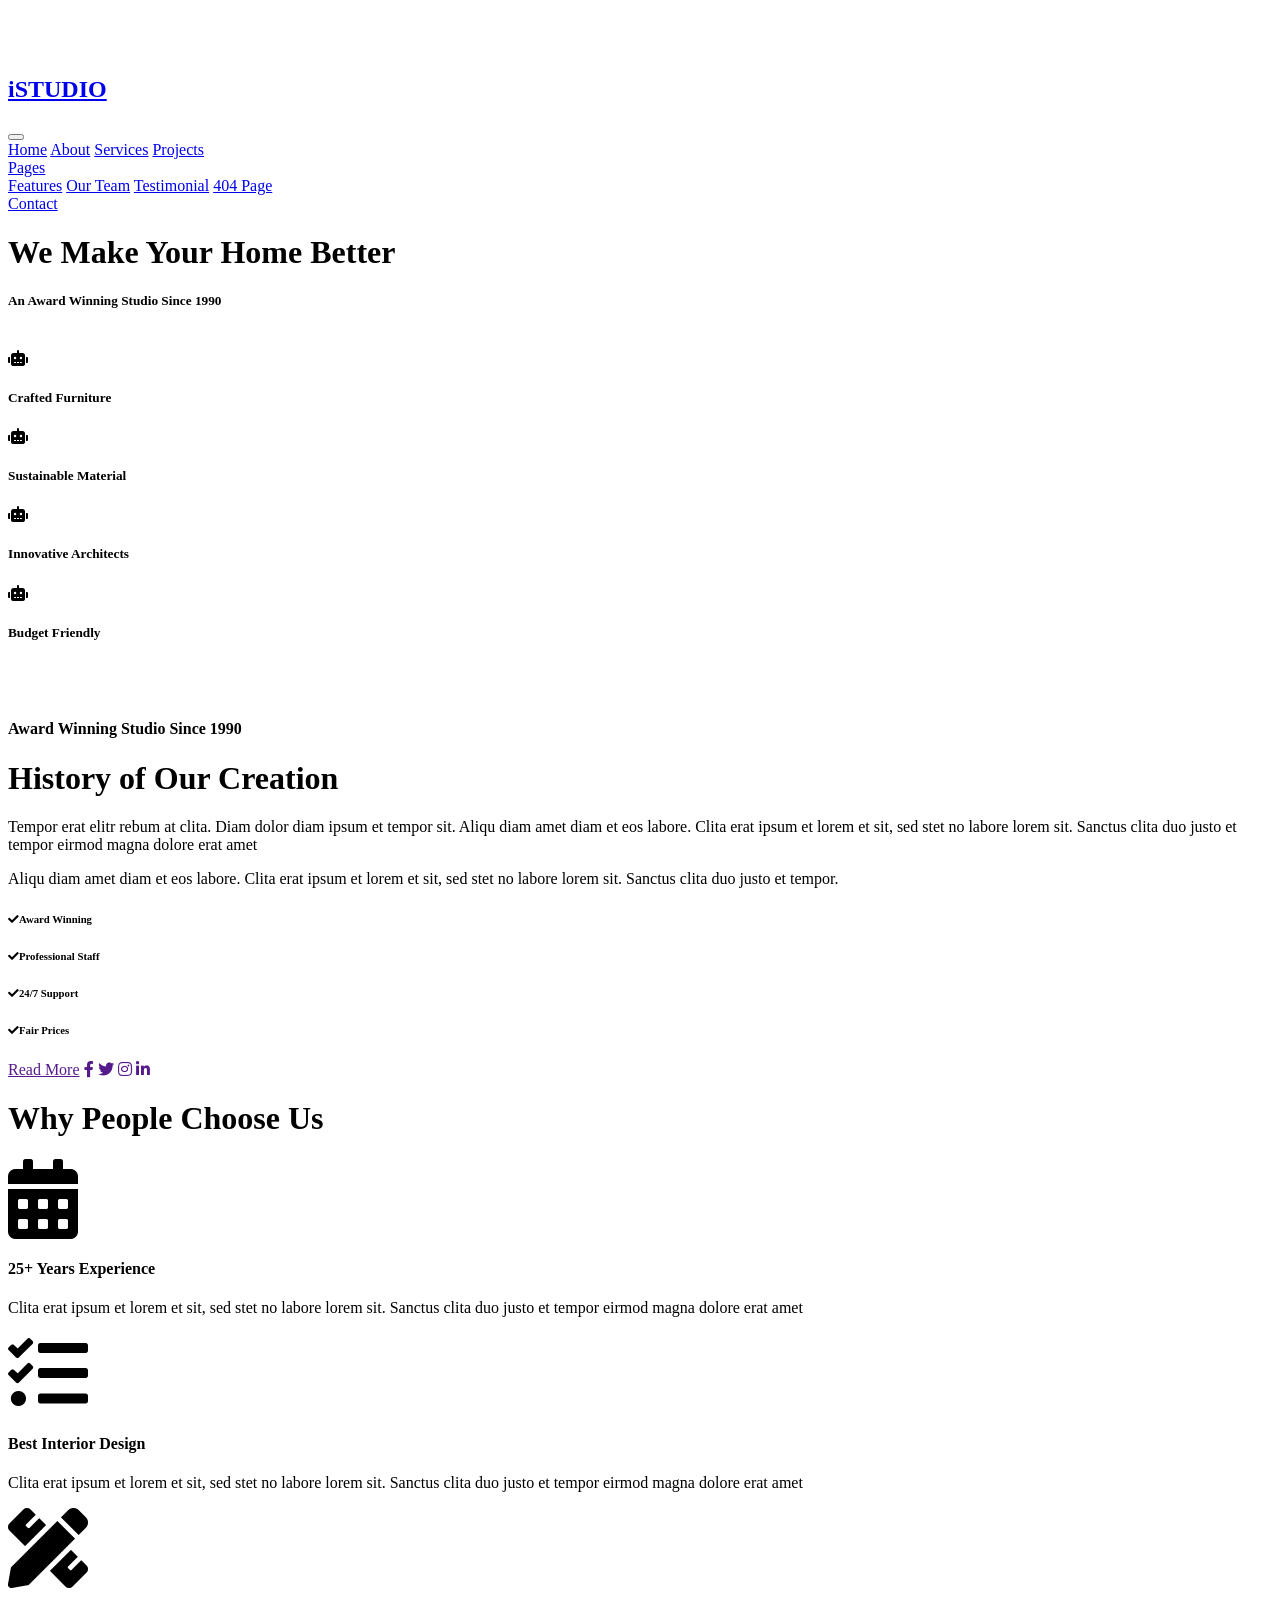
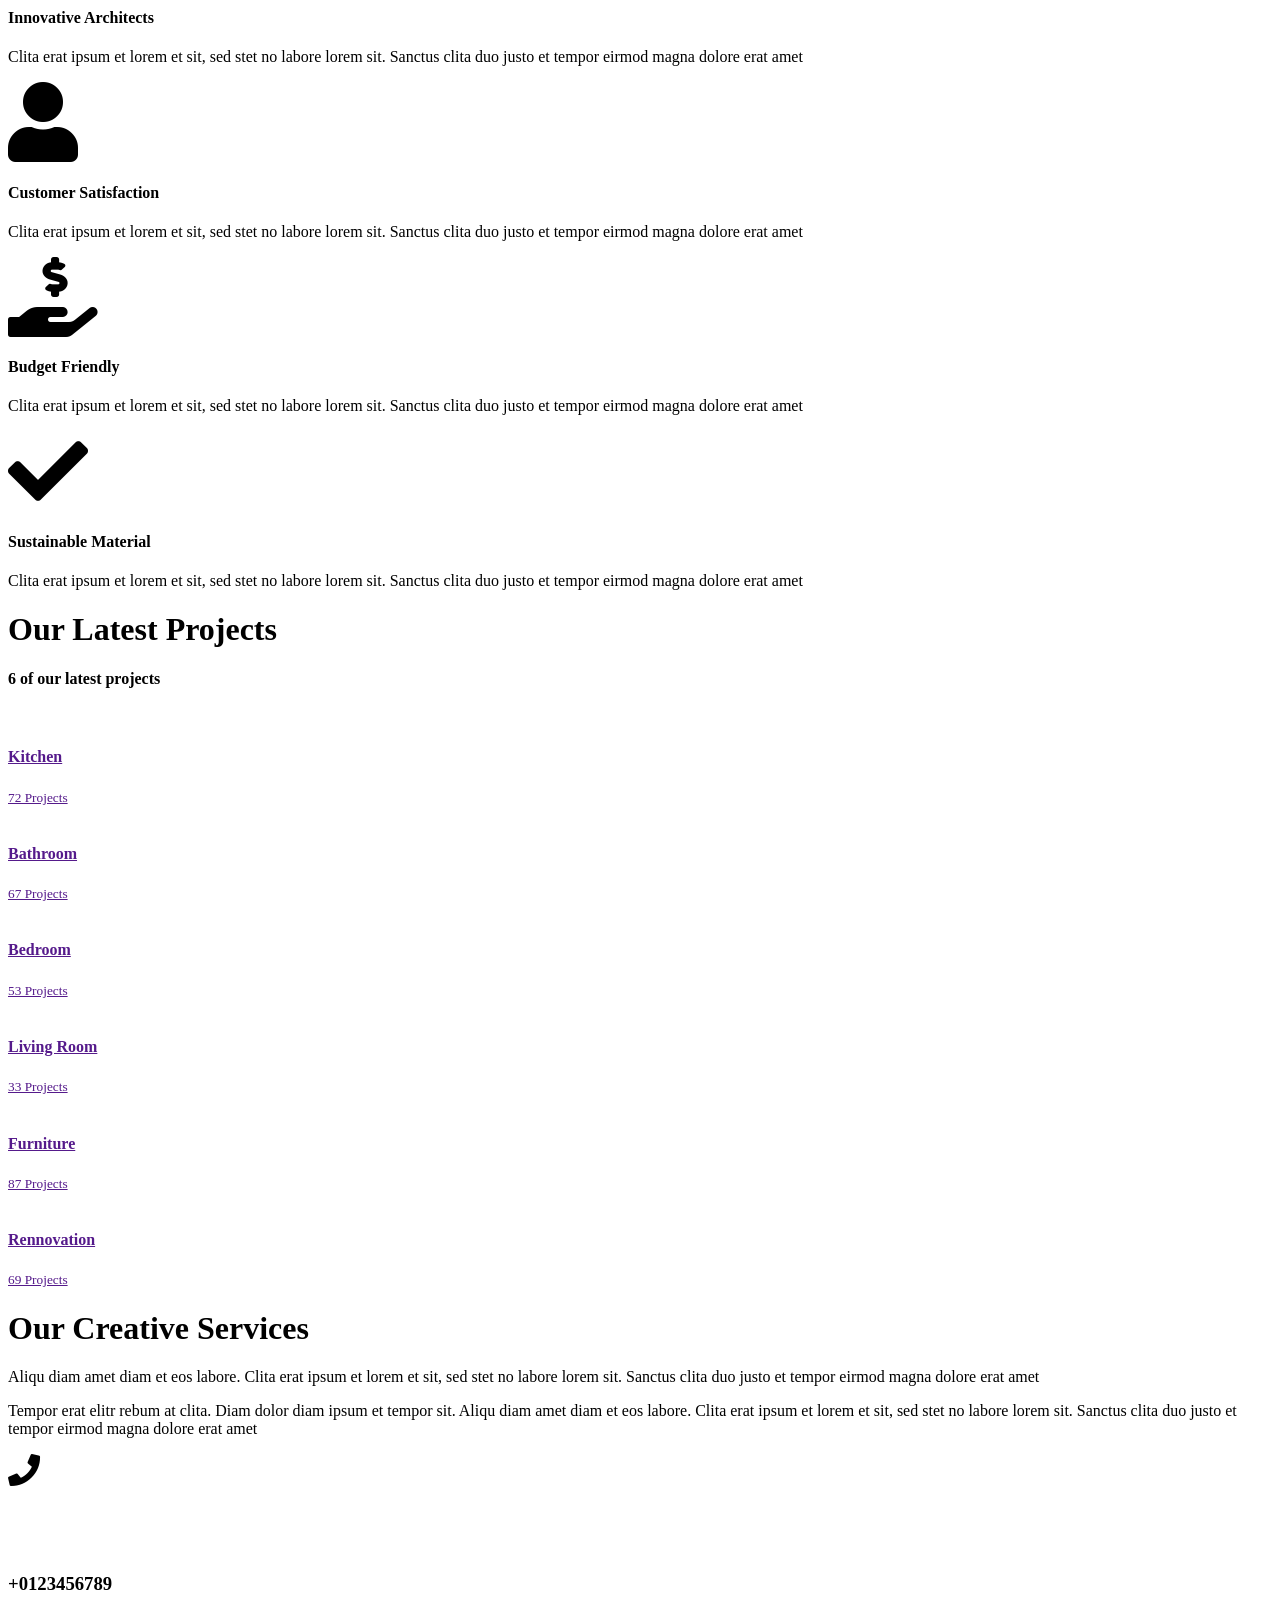
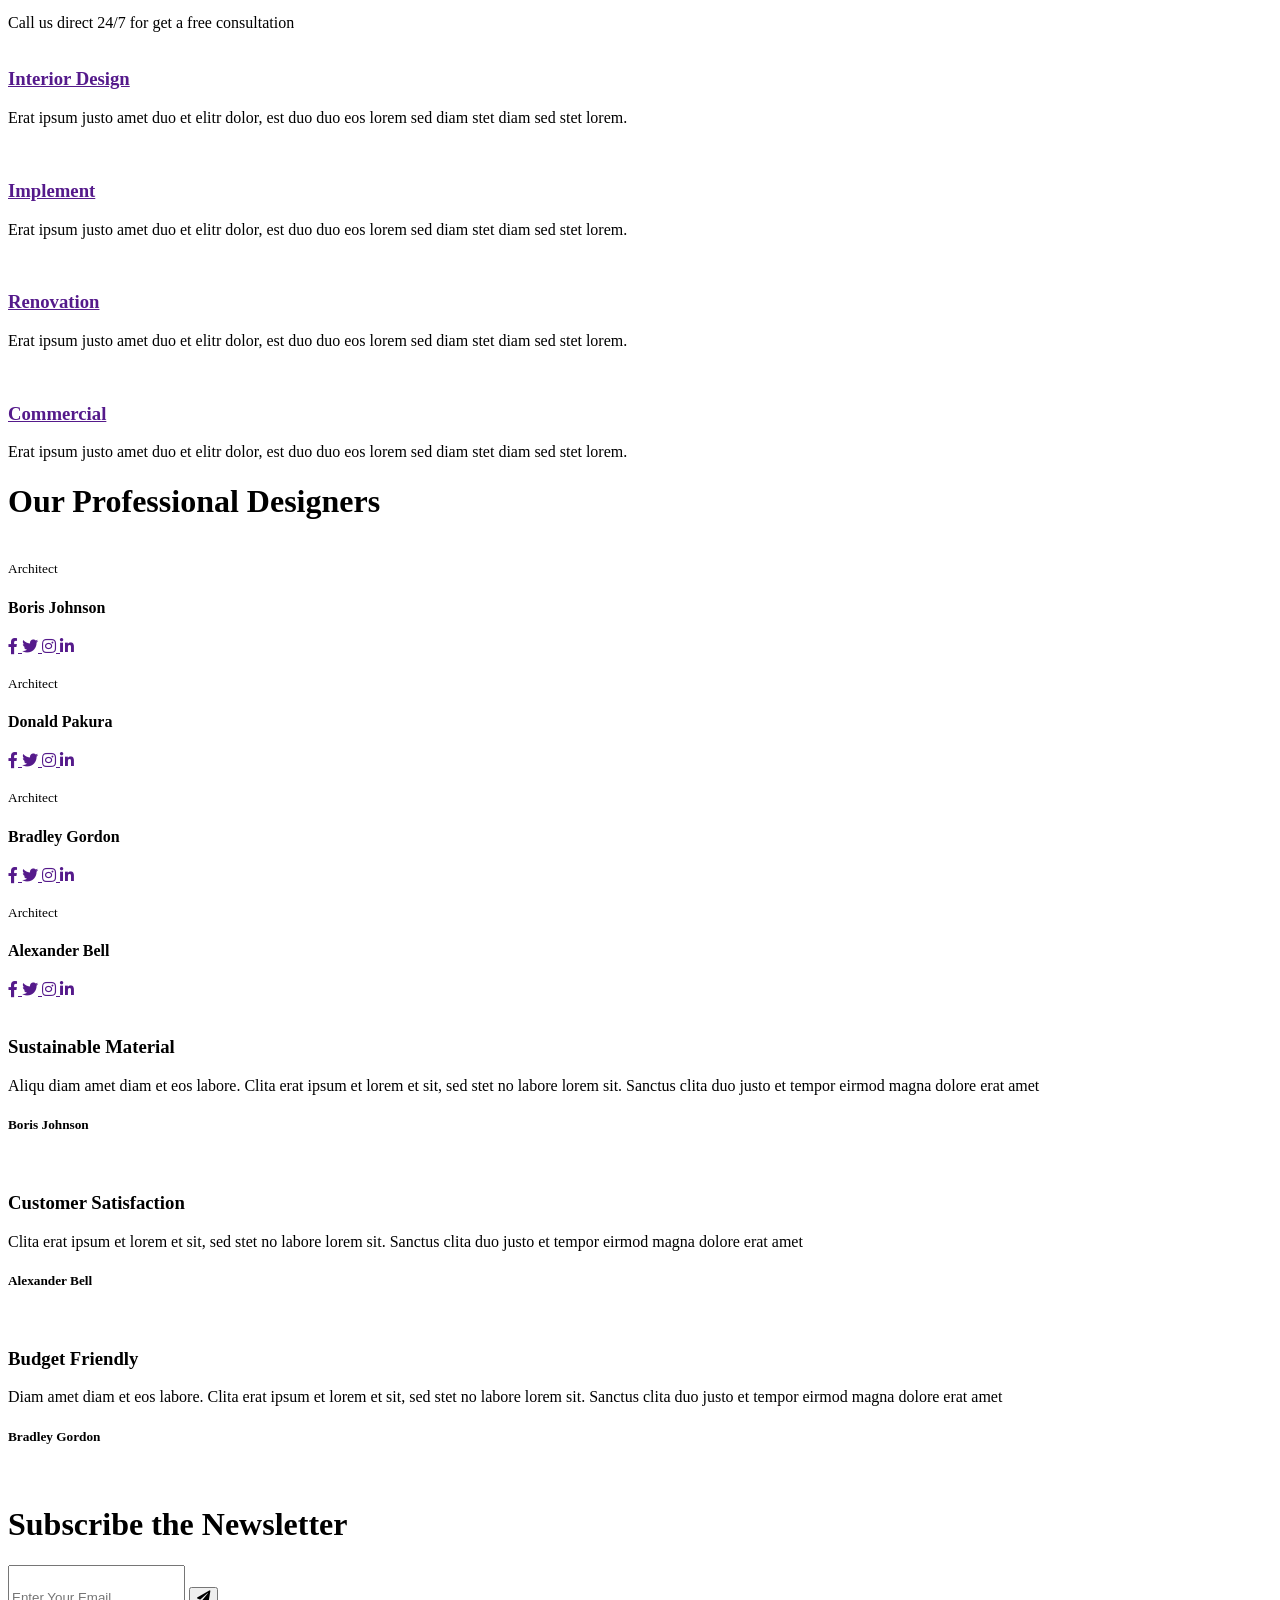
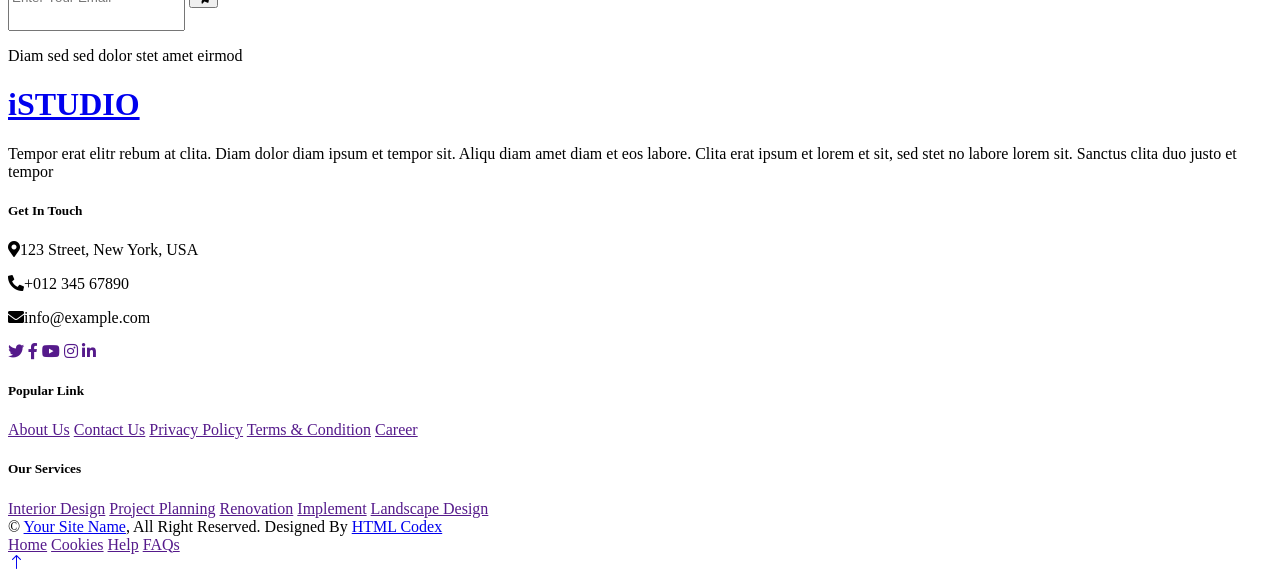
==== index.html @ 641f97c8 "Add files via upload" ====
<!DOCTYPE html>
<html lang="en">

<head>
    <meta charset="utf-8">
    <title>iSTUDIO - Interior Design Website Template Free</title>
    <meta content="width=device-width, initial-scale=1.0" name="viewport">
    <meta content="" name="keywords">
    <meta content="" name="description">

    <!-- Favicon -->
    <link href="img/favicon.ico" rel="icon">

    <!-- Google Web Fonts -->
    <link rel="preconnect" href="https://fonts.googleapis.com">
    <link rel="preconnect" href="https://fonts.gstatic.com" crossorigin>
    <link href="https://fonts.googleapis.com/css2?family=Open+Sans&family=Space+Grotesk&display=swap" rel="stylesheet">

    <!-- Icon Font Stylesheet -->
    <link href="https://cdnjs.cloudflare.com/ajax/libs/font-awesome/5.10.0/css/all.min.css" rel="stylesheet">
    <link href="https://cdn.jsdelivr.net/npm/bootstrap-icons@1.4.1/font/bootstrap-icons.css" rel="stylesheet">

    <!-- Libraries Stylesheet -->
    <link href="lib/animate/animate.min.css" rel="stylesheet">
    <link href="lib/owlcarousel/assets/owl.carousel.min.css" rel="stylesheet">

    <!-- Customized Bootstrap Stylesheet -->
    <link href="css/bootstrap.min.css" rel="stylesheet">

    <!-- Template Stylesheet -->
    <link href="css/style.css" rel="stylesheet">
</head>

<body>
    <!-- Spinner Start -->
    <div id="spinner"
        class="show bg-white position-fixed translate-middle w-100 vh-100 top-50 start-50 d-flex align-items-center justify-content-center">
        <div class="spinner-grow text-primary" style="width: 3rem; height: 3rem;" role="status">
            <span class="sr-only">Loading...</span>
        </div>
    </div>
    <!-- Spinner End -->


    <!-- Navbar Start -->
    <div class="container-fluid sticky-top">
        <div class="container">
            <nav class="navbar navbar-expand-lg navbar-light border-bottom border-2 border-white">
                <a href="index.html" class="navbar-brand">
                    <h1>iSTUDIO</h1>
                </a>
                <button type="button" class="navbar-toggler ms-auto me-0" data-bs-toggle="collapse"
                    data-bs-target="#navbarCollapse">
                    <span class="navbar-toggler-icon"></span>
                </button>
                <div class="collapse navbar-collapse" id="navbarCollapse">
                    <div class="navbar-nav ms-auto">
                        <a href="index.html" class="nav-item nav-link active">Home</a>
                        <a href="about.html" class="nav-item nav-link">About</a>
                        <a href="service.html" class="nav-item nav-link">Services</a>
                        <a href="project.html" class="nav-item nav-link">Projects</a>
                        <div class="nav-item dropdown">
                            <a href="#" class="nav-link dropdown-toggle" data-bs-toggle="dropdown">Pages</a>
                            <div class="dropdown-menu bg-light mt-2">
                                <a href="feature.html" class="dropdown-item">Features</a>
                                <a href="team.html" class="dropdown-item">Our Team</a>
                                <a href="testimonial.html" class="dropdown-item">Testimonial</a>
                                <a href="404.html" class="dropdown-item">404 Page</a>
                            </div>
                        </div>
                        <a href="contact.html" class="nav-item nav-link">Contact</a>
                    </div>
                </div>
            </nav>
        </div>
    </div>
    <!-- Navbar End -->


    <!-- Hero Start -->
    <div class="container-fluid pb-5 hero-header bg-light mb-5">
        <div class="container py-5">
            <div class="row g-5 align-items-center mb-5">
                <div class="col-lg-6">
                    <h1 class="display-1 mb-4 animated slideInRight">We Make Your <span class="text-primary">Home</span>
                        Better</h1>
                    <h5 class="d-inline-block border border-2 border-white py-3 px-5 mb-0 animated slideInRight">
                        An Award Winning Studio Since 1990</h5>
                </div>
                <div class="col-lg-6">
                    <div class="owl-carousel header-carousel animated fadeIn">
                        <img class="img-fluid" src="img/hero-slider-1.jpg" alt="">
                        <img class="img-fluid" src="img/hero-slider-2.jpg" alt="">
                        <img class="img-fluid" src="img/hero-slider-3.jpg" alt="">
                    </div>
                </div>
            </div>
            <div class="row g-5 animated fadeIn">
                <div class="col-md-6 col-lg-3">
                    <div class="d-flex align-items-center">
                        <div class="flex-shrink-0 btn-square border border-2 border-white me-3">
                            <i class="fa fa-robot text-primary"></i>
                        </div>
                        <h5 class="lh-base mb-0">Crafted Furniture</h5>
                    </div>
                </div>
                <div class="col-md-6 col-lg-3">
                    <div class="d-flex align-items-center">
                        <div class="flex-shrink-0 btn-square border border-2 border-white me-3">
                            <i class="fa fa-robot text-primary"></i>
                        </div>
                        <h5 class="lh-base mb-0">Sustainable Material</h5>
                    </div>
                </div>
                <div class="col-md-6 col-lg-3">
                    <div class="d-flex align-items-center">
                        <div class="flex-shrink-0 btn-square border border-2 border-white me-3">
                            <i class="fa fa-robot text-primary"></i>
                        </div>
                        <h5 class="lh-base mb-0">Innovative Architects</h5>
                    </div>
                </div>
                <div class="col-md-6 col-lg-3">
                    <div class="d-flex align-items-center">
                        <div class="flex-shrink-0 btn-square border border-2 border-white me-3">
                            <i class="fa fa-robot text-primary"></i>
                        </div>
                        <h5 class="lh-base mb-0">Budget Friendly</h5>
                    </div>
                </div>
            </div>
        </div>
    </div>
    <!-- Hero End -->


    <!-- About Start -->
    <div class="container-fluid py-5">
        <div class="container">
            <div class="row g-5">
                <div class="col-lg-6">
                    <div class="row">
                        <div class="col-6 wow fadeIn" data-wow-delay="0.1s">
                            <img class="img-fluid" src="img/about-1.jpg" alt="">
                        </div>
                        <div class="col-6 wow fadeIn" data-wow-delay="0.3s">
                            <img class="img-fluid h-75" src="img/about-2.jpg" alt="">
                            <div class="h-25 d-flex align-items-center text-center bg-primary px-4">
                                <h4 class="text-white lh-base mb-0">Award Winning Studio Since 1990</h4>
                            </div>
                        </div>
                    </div>
                </div>
                <div class="col-lg-6 wow fadeIn" data-wow-delay="0.5s">
                    <h1 class="mb-5"><span class="text-uppercase text-primary bg-light px-2">History</span> of Our
                        Creation</h1>
                    <p class="mb-4">Tempor erat elitr rebum at clita. Diam dolor diam ipsum et tempor sit. Aliqu diam
                        amet diam et eos labore. Clita erat ipsum et lorem et sit, sed stet no labore lorem sit. Sanctus
                        clita duo justo et tempor eirmod magna dolore erat amet</p>
                    <p class="mb-5">Aliqu diam amet diam et eos labore. Clita erat ipsum et lorem et sit, sed stet no
                        labore lorem sit. Sanctus clita duo justo et tempor.</p>
                    <div class="row g-3">
                        <div class="col-sm-6">
                            <h6 class="mb-3"><i class="fa fa-check text-primary me-2"></i>Award Winning</h6>
                            <h6 class="mb-0"><i class="fa fa-check text-primary me-2"></i>Professional Staff</h6>
                        </div>
                        <div class="col-sm-6">
                            <h6 class="mb-3"><i class="fa fa-check text-primary me-2"></i>24/7 Support</h6>
                            <h6 class="mb-0"><i class="fa fa-check text-primary me-2"></i>Fair Prices</h6>
                        </div>
                    </div>
                    <div class="d-flex align-items-center mt-5">
                        <a class="btn btn-primary px-4 me-2" href="">Read More</a>
                        <a class="btn btn-outline-primary btn-square border-2 me-2" href=""><i class="fab fa-facebook-f"></i></a>
                        <a class="btn btn-outline-primary btn-square border-2 me-2" href=""><i class="fab fa-twitter"></i></a>
                        <a class="btn btn-outline-primary btn-square border-2 me-2" href=""><i class="fab fa-instagram"></i></a>
                        <a class="btn btn-outline-primary btn-square border-2" href=""><i class="fab fa-linkedin-in"></i></a>
                    </div>
                </div>
            </div>
        </div>
    </div>
    <!-- About End -->


    <!-- Feature Start -->
    <div class="container-fluid py-5">
        <div class="container">
            <div class="text-center wow fadeIn" data-wow-delay="0.1s">
                <h1 class="mb-5">Why People <span class="text-uppercase text-primary bg-light px-2">Choose Us</span></h1>
            </div>
            <div class="row g-5 align-items-center text-center">
                <div class="col-md-6 col-lg-4 wow fadeIn" data-wow-delay="0.1s">
                    <i class="fa fa-calendar-alt fa-5x text-primary mb-4"></i>
                    <h4>25+ Years Experience</h4>
                    <p class="mb-0">Clita erat ipsum et lorem et sit, sed stet no labore lorem sit. Sanctus clita duo justo et tempor eirmod magna dolore erat amet</p>
                </div>
                <div class="col-md-6 col-lg-4 wow fadeIn" data-wow-delay="0.3s">
                    <i class="fa fa-tasks fa-5x text-primary mb-4"></i>
                    <h4>Best Interior Design</h4>
                    <p class="mb-0">Clita erat ipsum et lorem et sit, sed stet no labore lorem sit. Sanctus clita duo justo et tempor eirmod magna dolore erat amet</p>
                </div>
                <div class="col-md-6 col-lg-4 wow fadeIn" data-wow-delay="0.5s">
                    <i class="fa fa-pencil-ruler fa-5x text-primary mb-4"></i>
                    <h4>Innovative Architects</h4>
                    <p class="mb-0">Clita erat ipsum et lorem et sit, sed stet no labore lorem sit. Sanctus clita duo justo et tempor eirmod magna dolore erat amet</p>
                </div>
                <div class="col-md-6 col-lg-4 wow fadeIn" data-wow-delay="0.1s">
                    <i class="fa fa-user fa-5x text-primary mb-4"></i>
                    <h4>Customer Satisfaction</h4>
                    <p class="mb-0">Clita erat ipsum et lorem et sit, sed stet no labore lorem sit. Sanctus clita duo justo et tempor eirmod magna dolore erat amet</p>
                </div>
                <div class="col-md-6 col-lg-4 wow fadeIn" data-wow-delay="0.3s">
                    <i class="fa fa-hand-holding-usd fa-5x text-primary mb-4"></i>
                    <h4>Budget Friendly</h4>
                    <p class="mb-0">Clita erat ipsum et lorem et sit, sed stet no labore lorem sit. Sanctus clita duo justo et tempor eirmod magna dolore erat amet</p>
                </div>
                <div class="col-md-6 col-lg-4 wow fadeIn" data-wow-delay="0.5s">
                    <i class="fa fa-check fa-5x text-primary mb-4"></i>
                    <h4>Sustainable Material</h4>
                    <p class="mb-0">Clita erat ipsum et lorem et sit, sed stet no labore lorem sit. Sanctus clita duo justo et tempor eirmod magna dolore erat amet</p>
                </div>
            </div>
        </div>
    </div>
    <!-- Feature End -->


    <!-- Project Start -->
    <div class="container-fluid mt-5">
        <div class="container mt-5">
            <div class="row g-0">
                <div class="col-lg-5 wow fadeIn" data-wow-delay="0.1s">
                    <div class="d-flex flex-column justify-content-center bg-primary h-100 p-5">
                        <h1 class="text-white mb-5">Our Latest <span
                                class="text-uppercase text-primary bg-light px-2">Projects</span></h1>
                        <h4 class="text-white mb-0"><span class="display-1">6</span> of our latest projects</h4>
                    </div>
                </div>
                <div class="col-lg-7">
                    <div class="row g-0">
                        <div class="col-md-6 col-lg-4 wow fadeIn" data-wow-delay="0.2s">
                            <div class="project-item position-relative overflow-hidden">
                                <img class="img-fluid w-100" src="img/project-1.jpg" alt="">
                                <a class="project-overlay text-decoration-none" href="">
                                    <h4 class="text-white">Kitchen</h4>
                                    <small class="text-white">72 Projects</small>
                                </a>
                            </div>
                        </div>
                        <div class="col-md-6 col-lg-4 wow fadeIn" data-wow-delay="0.3s">
                            <div class="project-item position-relative overflow-hidden">
                                <img class="img-fluid w-100" src="img/project-2.jpg" alt="">
                                <a class="project-overlay text-decoration-none" href="">
                                    <h4 class="text-white">Bathroom</h4>
                                    <small class="text-white">67 Projects</small>
                                </a>
                            </div>
                        </div>
                        <div class="col-md-6 col-lg-4 wow fadeIn" data-wow-delay="0.4s">
                            <div class="project-item position-relative overflow-hidden">
                                <img class="img-fluid w-100" src="img/project-3.jpg" alt="">
                                <a class="project-overlay text-decoration-none" href="">
                                    <h4 class="text-white">Bedroom</h4>
                                    <small class="text-white">53 Projects</small>
                                </a>
                            </div>
                        </div>
                        <div class="col-md-6 col-lg-4 wow fadeIn" data-wow-delay="0.5s">
                            <div class="project-item position-relative overflow-hidden">
                                <img class="img-fluid w-100" src="img/project-4.jpg" alt="">
                                <a class="project-overlay text-decoration-none" href="">
                                    <h4 class="text-white">Living Room</h4>
                                    <small class="text-white">33 Projects</small>
                                </a>
                            </div>
                        </div>
                        <div class="col-md-6 col-lg-4 wow fadeIn" data-wow-delay="0.6s">
                            <div class="project-item position-relative overflow-hidden">
                                <img class="img-fluid w-100" src="img/project-5.jpg" alt="">
                                <a class="project-overlay text-decoration-none" href="">
                                    <h4 class="text-white">Furniture</h4>
                                    <small class="text-white">87 Projects</small>
                                </a>
                            </div>
                        </div>
                        <div class="col-md-6 col-lg-4 wow fadeIn" data-wow-delay="0.7s">
                            <div class="project-item position-relative overflow-hidden">
                                <img class="img-fluid w-100" src="img/project-6.jpg" alt="">
                                <a class="project-overlay text-decoration-none" href="">
                                    <h4 class="text-white">Rennovation</h4>
                                    <small class="text-white">69 Projects</small>
                                </a>
                            </div>
                        </div>
                    </div>
                </div>
            </div>
        </div>
    </div>
    <!-- Project End -->


    <!-- Service Start -->
    <div class="container-fluid py-5">
        <div class="container py-5">
            <div class="row g-5 align-items-center">
                <div class="col-lg-5 wow fadeIn" data-wow-delay="0.1s">
                    <h1 class="mb-5">Our Creative <span
                            class="text-uppercase text-primary bg-light px-2">Services</span></h1>
                    <p>Aliqu diam
                        amet diam et eos labore. Clita erat ipsum et lorem et sit, sed stet no labore lorem sit. Sanctus
                        clita duo justo et tempor eirmod magna dolore erat amet</p>
                    <p class="mb-5">Tempor erat elitr rebum at clita. Diam dolor diam ipsum et tempor sit. Aliqu diam
                        amet diam et eos labore. Clita erat ipsum et lorem et sit, sed stet no labore lorem sit. Sanctus
                        clita duo justo et tempor eirmod magna dolore erat amet</p>
                    <div class="d-flex align-items-center bg-light">
                        <div class="btn-square flex-shrink-0 bg-primary" style="width: 100px; height: 100px;">
                            <i class="fa fa-phone fa-2x text-white"></i>
                        </div>
                        <div class="px-3">
                            <h3>+0123456789</h3>
                            <span>Call us direct 24/7 for get a free consultation</span>
                        </div>
                    </div>
                </div>
                <div class="col-lg-7">
                    <div class="row g-0">
                        <div class="col-md-6 wow fadeIn" data-wow-delay="0.2s">
                            <div class="service-item h-100 d-flex flex-column justify-content-center bg-primary">
                                <a href="" class="service-img position-relative mb-4">
                                    <img class="img-fluid w-100" src="img/service-1.jpg" alt="">
                                    <h3>Interior Design</h3>
                                </a>
                                <p class="mb-0">Erat ipsum justo amet duo et elitr dolor, est duo duo eos lorem sed diam
                                    stet diam sed stet lorem.</p>
                            </div>
                        </div>
                        <div class="col-md-6 wow fadeIn" data-wow-delay="0.4s">
                            <div class="service-item h-100 d-flex flex-column justify-content-center bg-light">
                                <a href="" class="service-img position-relative mb-4">
                                    <img class="img-fluid w-100" src="img/service-2.jpg" alt="">
                                    <h3>Implement</h3>
                                </a>
                                <p class="mb-0">Erat ipsum justo amet duo et elitr dolor, est duo duo eos lorem sed diam
                                    stet diam sed stet lorem.</p>
                            </div>
                        </div>
                        <div class="col-md-6 wow fadeIn" data-wow-delay="0.6s">
                            <div class="service-item h-100 d-flex flex-column justify-content-center bg-light">
                                <a href="" class="service-img position-relative mb-4">
                                    <img class="img-fluid w-100" src="img/service-3.jpg" alt="">
                                    <h3>Renovation</h3>
                                </a>
                                <p class="mb-0">Erat ipsum justo amet duo et elitr dolor, est duo duo eos lorem sed diam
                                    stet diam sed stet lorem.</p>
                            </div>
                        </div>
                        <div class="col-md-6 wow fadeIn" data-wow-delay="0.8s">
                            <div class="service-item h-100 d-flex flex-column justify-content-center bg-primary">
                                <a href="" class="service-img position-relative mb-4">
                                    <img class="img-fluid w-100" src="img/service-4.jpg" alt="">
                                    <h3>Commercial</h3>
                                </a>
                                <p class="mb-0">Erat ipsum justo amet duo et elitr dolor, est duo duo eos lorem sed diam
                                    stet diam sed stet lorem.</p>
                            </div>
                        </div>
                    </div>
                </div>
            </div>
        </div>
    </div>
    <!-- Service End -->


    <!-- Team Start -->
    <div class="container-fluid bg-light py-5">
        <div class="container py-5">
            <h1 class="mb-5">Our Professional <span class="text-uppercase text-primary bg-light px-2">Designers</span>
            </h1>
            <div class="row g-4">
                <div class="col-md-6 col-lg-3 wow fadeIn" data-wow-delay="0.1s">
                    <div class="team-item position-relative overflow-hidden">
                        <img class="img-fluid w-100" src="img/team-1.jpg" alt="">
                        <div class="team-overlay">
                            <small class="mb-2">Architect</small>
                            <h4 class="lh-base text-light">Boris Johnson</h4>
                            <div class="d-flex justify-content-center">
                                <a class="btn btn-outline-primary btn-sm-square border-2 me-2" href="">
                                    <i class="fab fa-facebook-f"></i>
                                </a>
                                <a class="btn btn-outline-primary btn-sm-square border-2 me-2" href="">
                                    <i class="fab fa-twitter"></i>
                                </a>
                                <a class="btn btn-outline-primary btn-sm-square border-2 me-2" href="">
                                    <i class="fab fa-instagram"></i>
                                </a>
                                <a class="btn btn-outline-primary btn-sm-square border-2 me-2" href="">
                                    <i class="fab fa-linkedin-in"></i>
                                </a>
                            </div>
                        </div>
                    </div>
                </div>
                <div class="col-md-6 col-lg-3 wow fadeIn" data-wow-delay="0.3s">
                    <div class="team-item position-relative overflow-hidden">
                        <img class="img-fluid w-100" src="img/team-2.jpg" alt="">
                        <div class="team-overlay">
                            <small class="mb-2">Architect</small>
                            <h4 class="lh-base text-light">Donald Pakura</h4>
                            <div class="d-flex justify-content-center">
                                <a class="btn btn-outline-primary btn-sm-square border-2 me-2" href="">
                                    <i class="fab fa-facebook-f"></i>
                                </a>
                                <a class="btn btn-outline-primary btn-sm-square border-2 me-2" href="">
                                    <i class="fab fa-twitter"></i>
                                </a>
                                <a class="btn btn-outline-primary btn-sm-square border-2 me-2" href="">
                                    <i class="fab fa-instagram"></i>
                                </a>
                                <a class="btn btn-outline-primary btn-sm-square border-2 me-2" href="">
                                    <i class="fab fa-linkedin-in"></i>
                                </a>
                            </div>
                        </div>
                    </div>
                </div>
                <div class="col-md-6 col-lg-3 wow fadeIn" data-wow-delay="0.5s">
                    <div class="team-item position-relative overflow-hidden">
                        <img class="img-fluid w-100" src="img/team-3.jpg" alt="">
                        <div class="team-overlay">
                            <small class="mb-2">Architect</small>
                            <h4 class="lh-base text-light">Bradley Gordon</h4>
                            <div class="d-flex justify-content-center">
                                <a class="btn btn-outline-primary btn-sm-square border-2 me-2" href="">
                                    <i class="fab fa-facebook-f"></i>
                                </a>
                                <a class="btn btn-outline-primary btn-sm-square border-2 me-2" href="">
                                    <i class="fab fa-twitter"></i>
                                </a>
                                <a class="btn btn-outline-primary btn-sm-square border-2 me-2" href="">
                                    <i class="fab fa-instagram"></i>
                                </a>
                                <a class="btn btn-outline-primary btn-sm-square border-2 me-2" href="">
                                    <i class="fab fa-linkedin-in"></i>
                                </a>
                            </div>
                        </div>
                    </div>
                </div>
                <div class="col-md-6 col-lg-3 wow fadeIn" data-wow-delay="0.7s">
                    <div class="team-item position-relative overflow-hidden">
                        <img class="img-fluid w-100" src="img/team-4.jpg" alt="">
                        <div class="team-overlay">
                            <small class="mb-2">Architect</small>
                            <h4 class="lh-base text-light">Alexander Bell</h4>
                            <div class="d-flex justify-content-center">
                                <a class="btn btn-outline-primary btn-sm-square border-2 me-2" href="">
                                    <i class="fab fa-facebook-f"></i>
                                </a>
                                <a class="btn btn-outline-primary btn-sm-square border-2 me-2" href="">
                                    <i class="fab fa-twitter"></i>
                                </a>
                                <a class="btn btn-outline-primary btn-sm-square border-2 me-2" href="">
                                    <i class="fab fa-instagram"></i>
                                </a>
                                <a class="btn btn-outline-primary btn-sm-square border-2 me-2" href="">
                                    <i class="fab fa-linkedin-in"></i>
                                </a>
                            </div>
                        </div>
                    </div>
                </div>
            </div>
        </div>
    </div>
    <!-- Team End -->


    <!-- Testimonial Start -->
    <div class="container-xxl py-5">
        <div class="container py-5">
            <div class="row justify-content-center">
                <div class="col-md-12 col-lg-9">
                    <div class="owl-carousel testimonial-carousel wow fadeIn" data-wow-delay="0.2s">
                        <div class="testimonial-item">
                            <div class="row g-5 align-items-center">
                                <div class="col-md-6">
                                    <div class="testimonial-img">
                                        <img class="img-fluid" src="img/testimonial-1.jpg" alt="">
                                    </div>
                                </div>
                                <div class="col-md-6">
                                    <div class="testimonial-text pb-5 pb-md-0">
                                        <h3>Sustainable Material</h3>
                                        <p>Aliqu diam amet diam et eos labore. Clita erat ipsum et lorem et sit, sed
                                            stet no labore lorem sit. Sanctus clita duo justo et tempor eirmod magna
                                            dolore erat
                                            amet</p>
                                        <h5 class="mb-0">Boris Johnson</h5>
                                    </div>
                                </div>
                            </div>
                        </div>
                        <div class="testimonial-item">
                            <div class="row g-5 align-items-center">
                                <div class="col-md-6">
                                    <div class="testimonial-img">
                                        <img class="img-fluid" src="img/testimonial-2.jpg" alt="">
                                    </div>
                                </div>
                                <div class="col-md-6">
                                    <div class="testimonial-text pb-5 pb-md-0">
                                        <h3>Customer Satisfaction</h3>
                                        <p>Clita erat ipsum et lorem et sit, sed
                                            stet no labore lorem sit. Sanctus clita duo justo et tempor eirmod magna
                                            dolore erat
                                            amet</p>
                                        <h5 class="mb-0">Alexander Bell</h5>
                                    </div>
                                </div>
                            </div>
                        </div>
                        <div class="testimonial-item">
                            <div class="row g-5 align-items-center">
                                <div class="col-md-6">
                                    <div class="testimonial-img">
                                        <img class="img-fluid" src="img/testimonial-3.jpg" alt="">
                                    </div>
                                </div>
                                <div class="col-md-6">
                                    <div class="testimonial-text pb-5 pb-md-0">
                                        <h3>Budget Friendly</h3>
                                        <p>Diam amet diam et eos labore. Clita erat ipsum et lorem et sit, sed
                                            stet no labore lorem sit. Sanctus clita duo justo et tempor eirmod magna
                                            dolore erat
                                            amet</p>
                                        <h5 class="mb-0">Bradley Gordon</h5>
                                    </div>
                                </div>
                            </div>
                        </div>
                    </div>
                </div>
            </div>
        </div>
    </div>
    <!-- Testimonial End -->


    <!-- Newsletter Start -->
    <div class="container-fluid bg-primary newsletter p-0">
        <div class="container p-0">
            <div class="row g-0 align-items-center">
                <div class="col-md-5 ps-lg-0 text-start wow fadeIn" data-wow-delay="0.2s">
                    <img class="img-fluid w-100" src="img/newsletter.jpg" alt="">
                </div>
                <div class="col-md-7 py-5 newsletter-text wow fadeIn" data-wow-delay="0.5s">
                    <div class="p-5">
                        <h1 class="mb-5">Subscribe the <span class="text-uppercase text-primary bg-white px-2">Newsletter</span></h1>
                        <div class="position-relative w-100 mb-2">
                            <input class="form-control border-0 w-100 ps-4 pe-5" type="text"
                                placeholder="Enter Your Email" style="height: 60px;">
                            <button type="button" class="btn shadow-none position-absolute top-0 end-0 mt-2 me-2"><i
                                    class="fa fa-paper-plane text-primary fs-4"></i></button>
                        </div>
                        <p class="mb-0">Diam sed sed dolor stet amet eirmod</p>
                    </div>
                </div>
            </div>
        </div>
    </div>
    <!-- Newsletter End -->


    <!-- Footer Start -->
    <div class="container-fluid bg-dark text-white-50 footer pt-5">
        <div class="container py-5">
            <div class="row g-5">
                <div class="col-md-6 col-lg-3 wow fadeIn" data-wow-delay="0.1s">
                    <a href="index.html" class="d-inline-block mb-3">
                        <h1 class="text-white">iSTUDIO</h1>
                    </a>
                    <p class="mb-0">Tempor erat elitr rebum at clita. Diam dolor diam ipsum et tempor sit. Aliqu diam
                        amet diam et eos labore. Clita erat ipsum et lorem et sit, sed stet no labore lorem sit. Sanctus
                        clita duo justo et tempor</p>
                </div>
                <div class="col-md-6 col-lg-3 wow fadeIn" data-wow-delay="0.3s">
                    <h5 class="text-white mb-4">Get In Touch</h5>
                    <p><i class="fa fa-map-marker-alt me-3"></i>123 Street, New York, USA</p>
                    <p><i class="fa fa-phone-alt me-3"></i>+012 345 67890</p>
                    <p><i class="fa fa-envelope me-3"></i>info@example.com</p>
                    <div class="d-flex pt-2">
                        <a class="btn btn-outline-primary btn-square border-2 me-2" href=""><i class="fab fa-twitter"></i></a>
                        <a class="btn btn-outline-primary btn-square border-2 me-2" href=""><i class="fab fa-facebook-f"></i></a>
                        <a class="btn btn-outline-primary btn-square border-2 me-2" href=""><i class="fab fa-youtube"></i></a>
                        <a class="btn btn-outline-primary btn-square border-2 me-2" href=""><i class="fab fa-instagram"></i></a>
                        <a class="btn btn-outline-primary btn-square border-2 me-2" href=""><i class="fab fa-linkedin-in"></i></a>
                    </div>
                </div>
                <div class="col-md-6 col-lg-3 wow fadeIn" data-wow-delay="0.5s">
                    <h5 class="text-white mb-4">Popular Link</h5>
                    <a class="btn btn-link" href="">About Us</a>
                    <a class="btn btn-link" href="">Contact Us</a>
                    <a class="btn btn-link" href="">Privacy Policy</a>
                    <a class="btn btn-link" href="">Terms & Condition</a>
                    <a class="btn btn-link" href="">Career</a>
                </div>
                <div class="col-md-6 col-lg-3 wow fadeIn" data-wow-delay="0.7s">
                    <h5 class="text-white mb-4">Our Services</h5>
                    <a class="btn btn-link" href="">Interior Design</a>
                    <a class="btn btn-link" href="">Project Planning</a>
                    <a class="btn btn-link" href="">Renovation</a>
                    <a class="btn btn-link" href="">Implement</a>
                    <a class="btn btn-link" href="">Landscape Design</a>
                </div>
            </div>
        </div>
        <div class="container wow fadeIn" data-wow-delay="0.1s">
            <div class="copyright">
                <div class="row">
                    <div class="col-md-6 text-center text-md-start mb-3 mb-md-0">
                        &copy; <a class="border-bottom" href="#">Your Site Name</a>, All Right Reserved.

                        <!--/*** This template is free as long as you keep the below author’s credit link/attribution link/backlink. ***/-->
                        <!--/*** If you'd like to use the template without the below author’s credit link/attribution link/backlink, ***/-->
                        <!--/*** you can purchase the Credit Removal License from "https://htmlcodex.com/credit-removal". ***/-->
                        Designed By <a class="border-bottom" href="https://htmlcodex.com">HTML Codex</a>
                    </div>
                    <div class="col-md-6 text-center text-md-end">
                        <div class="footer-menu">
                            <a href="">Home</a>
                            <a href="">Cookies</a>
                            <a href="">Help</a>
                            <a href="">FAQs</a>
                        </div>
                    </div>
                </div>
            </div>
        </div>
    </div>
    <!-- Footer End -->


    <!-- Back to Top -->
    <a href="#" class="btn btn-lg btn-primary btn-lg-square back-to-top"><i class="bi bi-arrow-up"></i></a>


    <!-- JavaScript Libraries -->
    <script src="https://ajax.googleapis.com/ajax/libs/jquery/3.6.1/jquery.min.js"></script>
    <script src="https://cdn.jsdelivr.net/npm/bootstrap@5.0.0/dist/js/bootstrap.bundle.min.js"></script>
    <script src="lib/wow/wow.min.js"></script>
    <script src="lib/easing/easing.min.js"></script>
    <script src="lib/waypoints/waypoints.min.js"></script>
    <script src="lib/owlcarousel/owl.carousel.min.js"></script>

    <!-- Template Javascript -->
    <script src="js/main.js"></script>
</body>

</html>
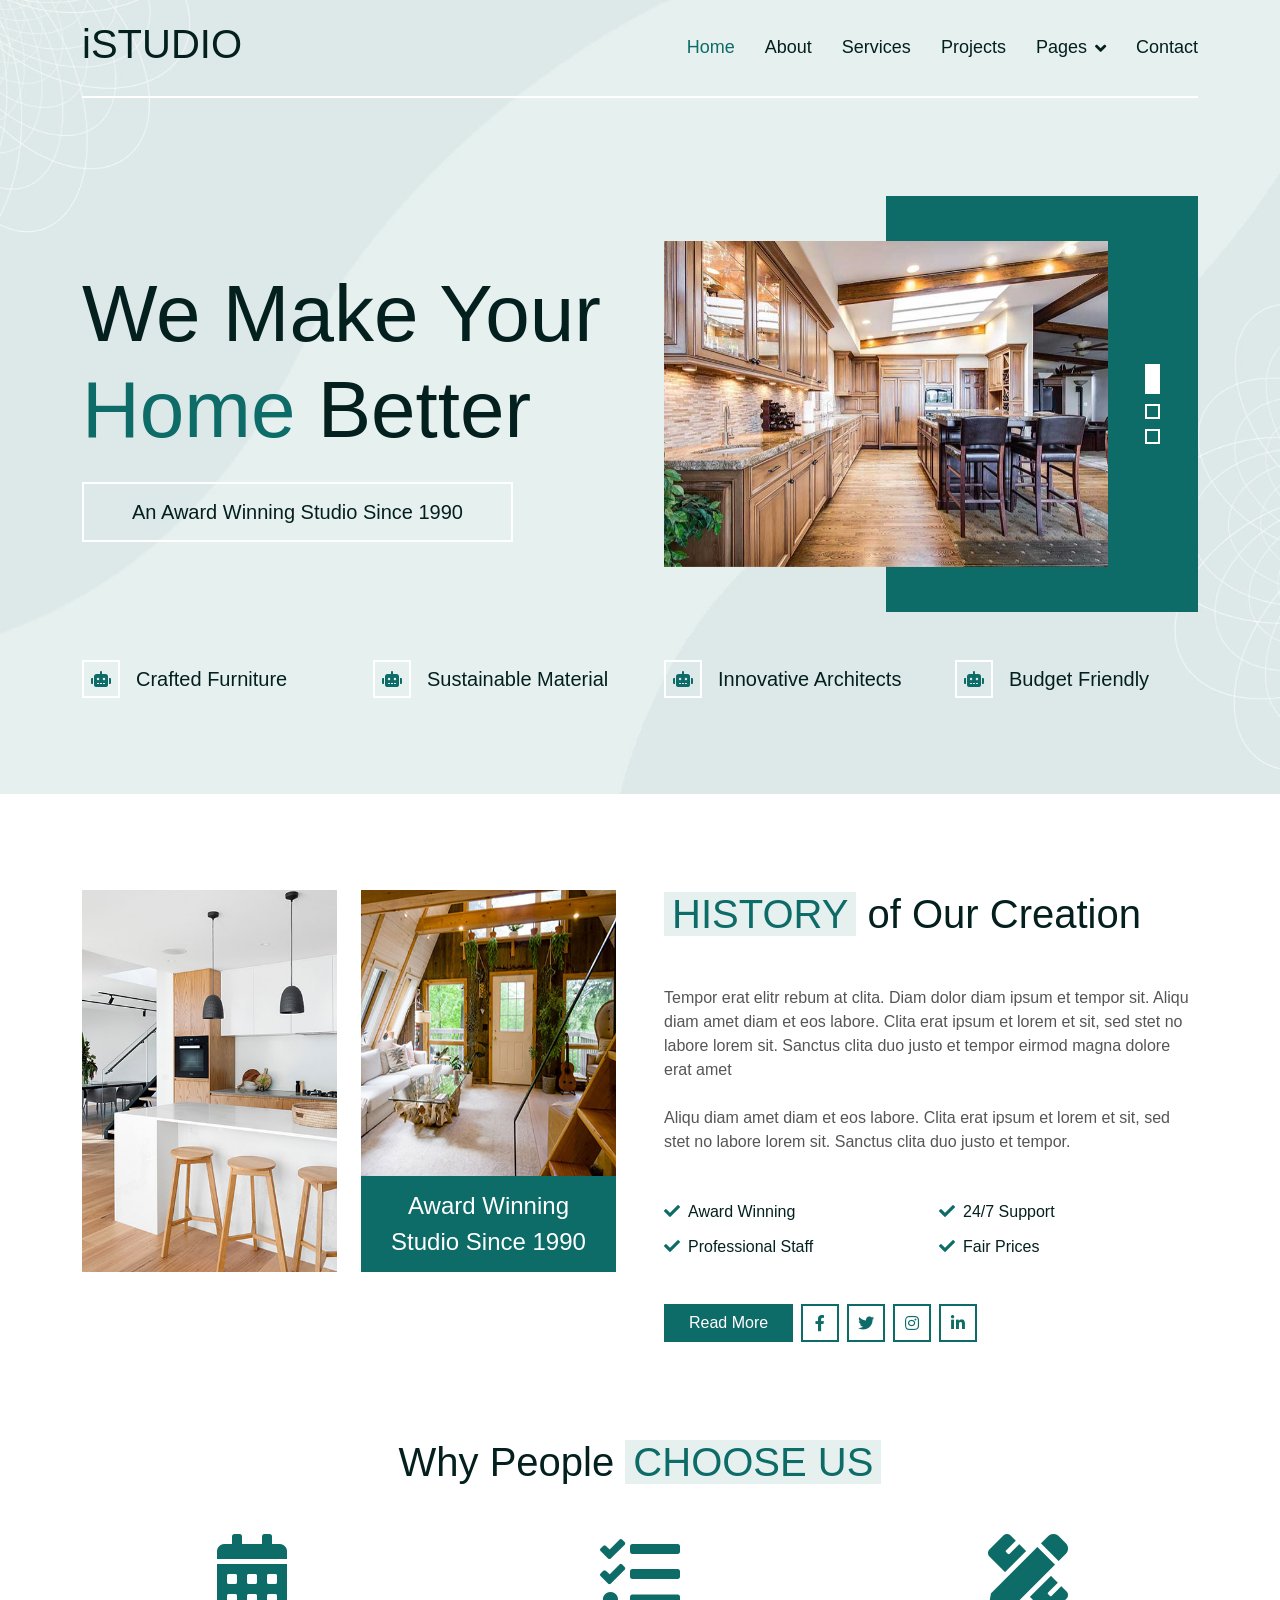
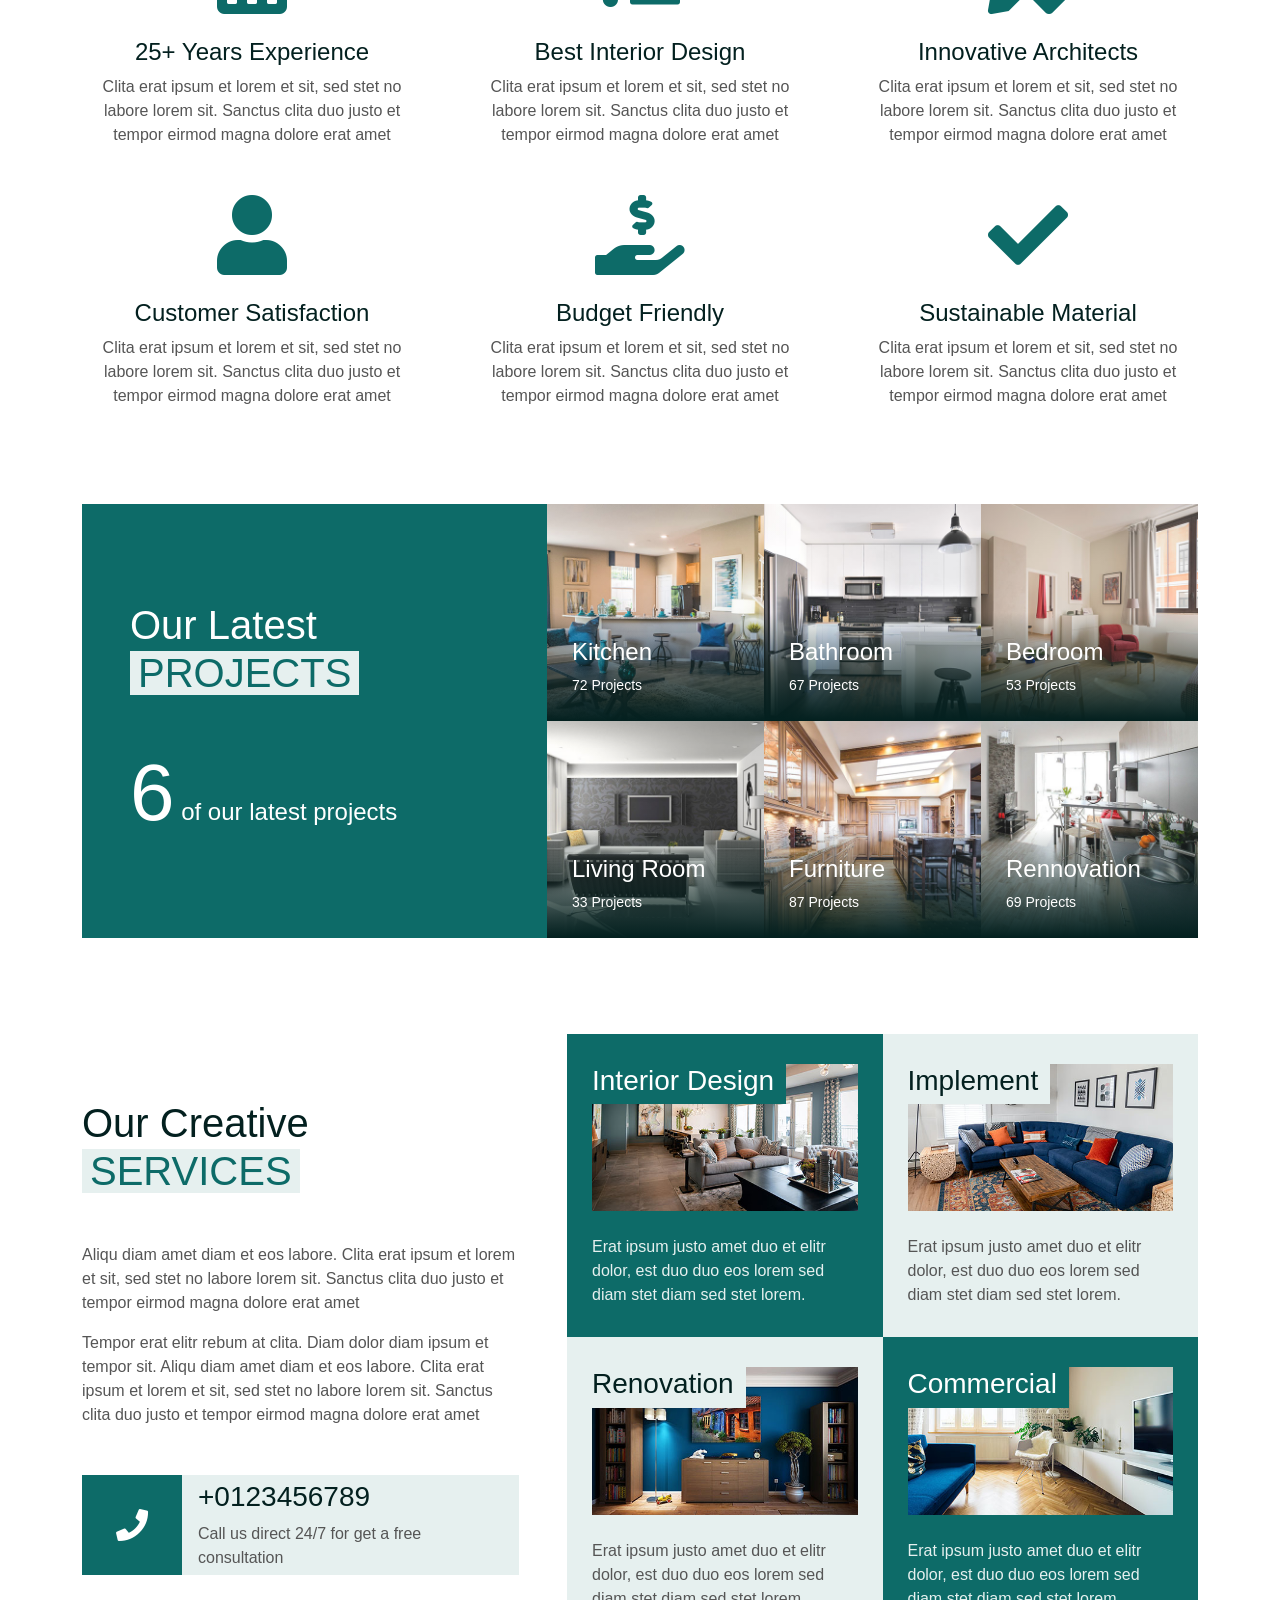
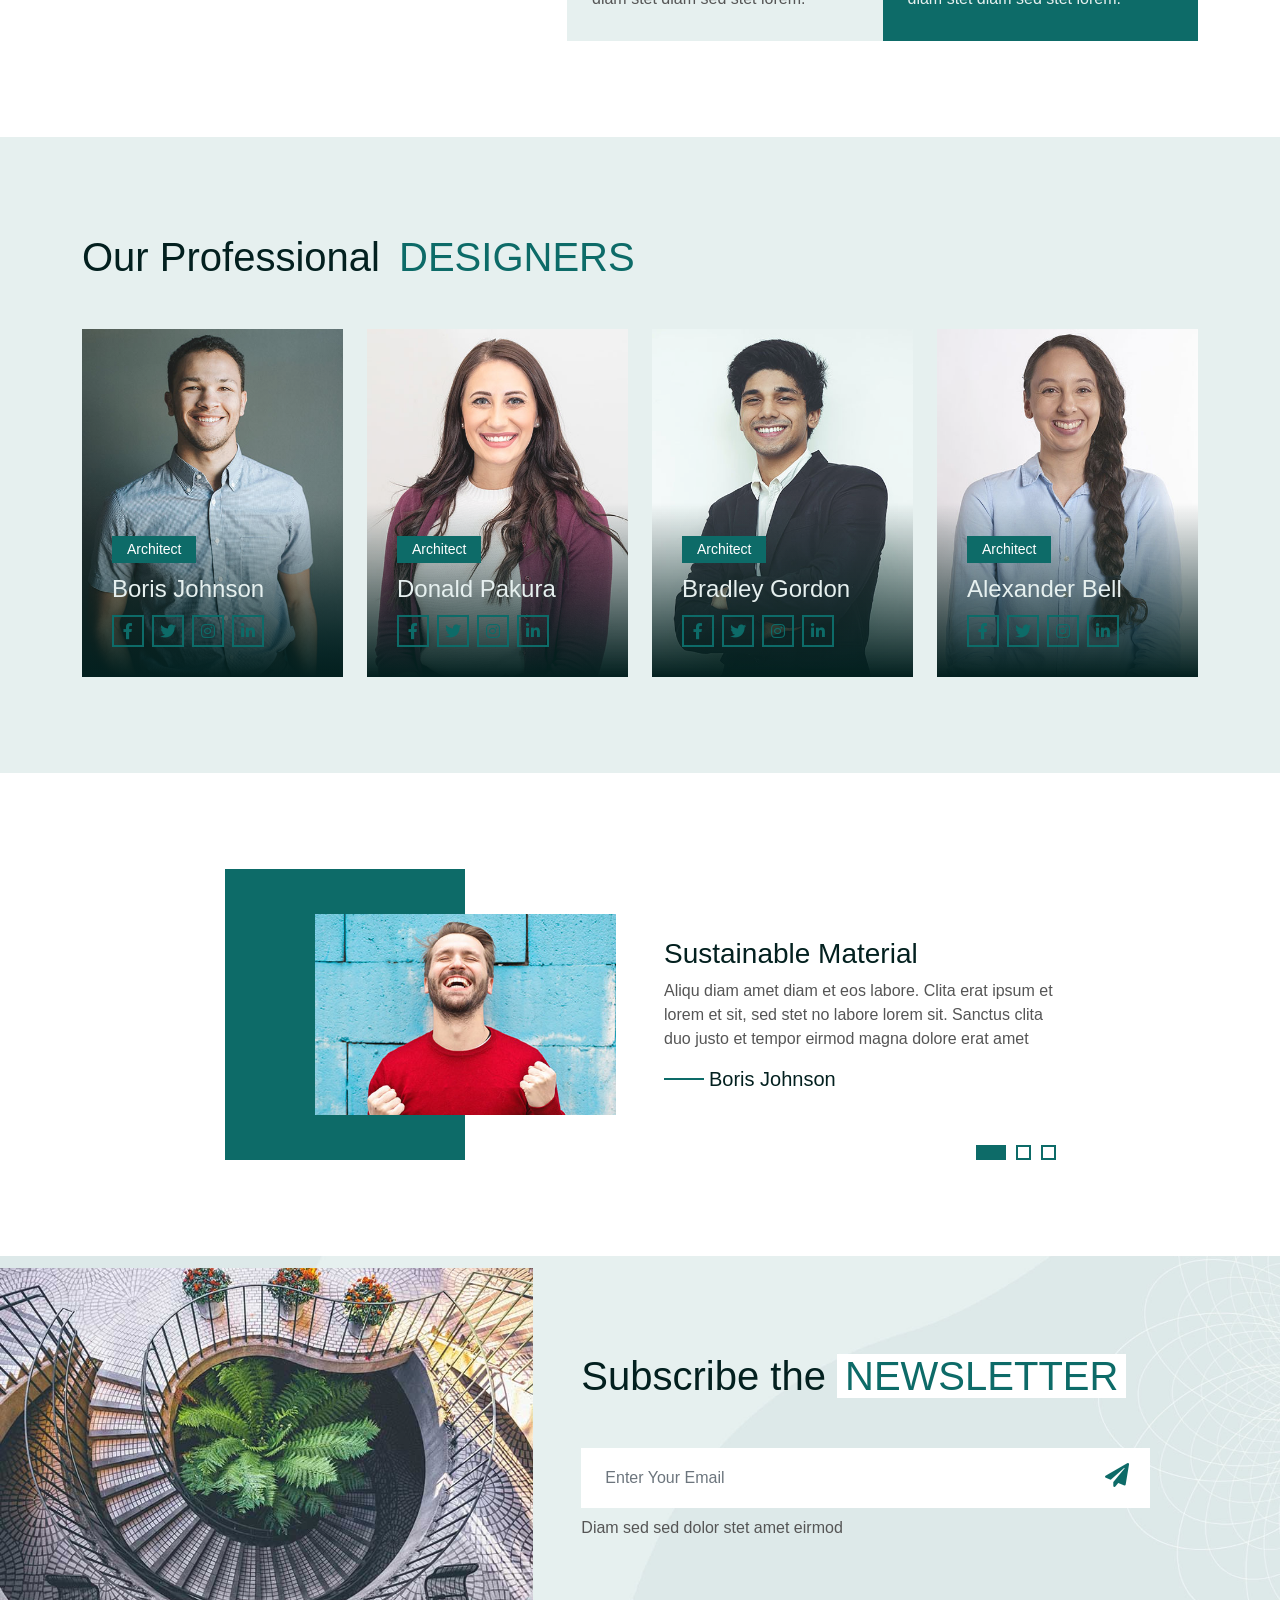
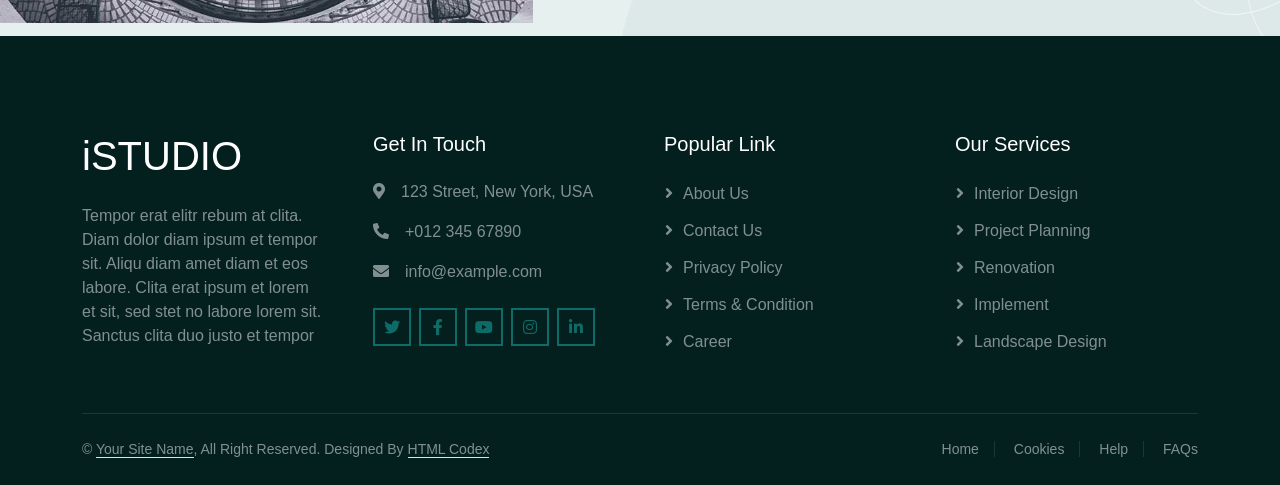
==== commit dee91566: "tittle" ====
--- a/index.html
+++ b/index.html
@@ -3,7 +3,7 @@
 
 <head>
     <meta charset="utf-8">
-    <title>iSTUDIO - Interior Design Website Template Free</title>
+    <title>iSTUDIO - Interior Design Website</title>
     <meta content="width=device-width, initial-scale=1.0" name="viewport">
     <meta content="" name="keywords">
     <meta content="" name="description">
--- a/css/style.css
+++ b/css/style.css
@@ -0,0 +1,464 @@
+/********** Template CSS **********/
+
+/*** Spinner ***/
+#spinner {
+    opacity: 0;
+    visibility: hidden;
+    transition: opacity .5s ease-out, visibility 0s linear .5s;
+    z-index: 99999;
+}
+
+#spinner.show {
+    transition: opacity .5s ease-out, visibility 0s linear 0s;
+    visibility: visible;
+    opacity: 1;
+}
+
+.back-to-top {
+    position: fixed;
+    display: none;
+    right: 45px;
+    bottom: 45px;
+    z-index: 99;
+}
+
+/*** Button ***/
+.btn {
+    transition: .5s;
+}
+
+.btn-square {
+    width: 38px;
+    height: 38px;
+}
+
+.btn-sm-square {
+    width: 32px;
+    height: 32px;
+}
+
+.btn-lg-square {
+    width: 48px;
+    height: 48px;
+}
+
+.btn-square,
+.btn-sm-square,
+.btn-lg-square {
+    padding: 0;
+    display: flex;
+    align-items: center;
+    justify-content: center;
+    font-weight: normal;
+}
+
+
+/*** Navbar ***/
+.sticky-top {
+    top: -150px;
+    transition: .5s;
+}
+
+.navbar {
+    padding: 15px 0;
+    font-family: "Space Grotesk", sans-serif;
+    font-size: 18px;
+}
+
+.navbar .navbar-nav .nav-link {
+    margin-left: 30px;
+    padding: 0;
+    outline: none;
+    color: var(--bs-dark);
+}
+
+.navbar .navbar-nav .nav-link:hover,
+.navbar .navbar-nav .nav-link.active {
+    color: var(--bs-primary)
+}
+
+.navbar .dropdown-toggle::after {
+    border: none;
+    content: "\f107";
+    font-family: "Font Awesome 5 Free";
+    font-weight: 900;
+    vertical-align: middle;
+    margin-left: 8px;
+}
+
+.navbar .dropdown-menu .dropdown-item:hover,
+.navbar .dropdown-menu .dropdown-item.active {
+    color: var(--bs-white);
+    background: var(--bs-primary);
+}
+
+@media (max-width: 991.98px) {
+    .navbar .navbar-nav .nav-link  {
+        margin-left: 0;
+        padding: 10px 0;
+    }
+}
+
+@media (min-width: 992px) {
+    .navbar .nav-item .dropdown-menu {
+        display: block;
+        border: none;
+        margin-top: 0;
+        top: 150%;
+        opacity: 0;
+        visibility: hidden;
+        transition: .5s;
+    }
+
+    .navbar .nav-item:hover .dropdown-menu {
+        top: 100%;
+        visibility: visible;
+        transition: .5s;
+        opacity: 1;
+    }
+}
+
+
+/*** Hero Header ***/
+.hero-header {
+    margin-top: -100px;
+    padding-top: 150px;
+    background: url(../img/hero-bg.jpg) top center no-repeat;
+    background-size: cover;
+}
+
+.hero-header .breadcrumb-item+.breadcrumb-item::before {
+    color: var(--light);
+}
+
+.header-carousel {
+    position: relative;
+    padding: 45px 90px 45px 0;
+}
+
+.header-carousel::before {
+    position: absolute;
+    content: "";
+    top: 0;
+    right: 0;
+    width: calc(50% + 45px);
+    height: 100%;
+    background: var(--bs-primary);
+    z-index: -1;
+}
+
+.header-carousel .owl-dots {
+    position: absolute;
+    top: 50%;
+    right: 38px;
+    transform: translateY(-50%);
+    display: flex;
+    flex-direction: column;
+    align-items: center;
+    justify-content: center;
+}
+
+.header-carousel .owl-dot {
+    position: relative;
+    display: inline-block;
+    margin: 5px 0;
+    width: 15px;
+    height: 15px;
+    border: 2px solid var(--bs-white);
+    transition: .5s;
+}
+
+.header-carousel .owl-dot.active {
+    height: 30px;
+    background: var(--bs-white);
+}
+
+
+/*** About ***/
+.about-img {
+    position: relative;
+    overflow: hidden;
+}
+
+.about-img::after {
+    position: absolute;
+    content: "";
+    width: 100%;
+    height: 100%;
+    top: 0;
+    left: 0;
+    background: url(../img/bg-about-img.png) top left no-repeat;
+    background-size: contain;
+}
+
+
+/*** Project ***/
+.project-item img {
+    transition: .5s;
+}
+  
+.project-item:hover img {
+    transform: scale(1.2);
+}
+  
+.project-overlay {
+    position: absolute;
+    padding: 25px;
+    width: 100%;
+    height: 100%;
+    top: 0;
+    left: 0;
+    display: flex;
+    flex-direction: column;
+    align-items: flex-start;
+    justify-content: flex-end;
+    background: linear-gradient(rgba(255, 255, 255, .1) 50%, var(--bs-dark));
+    z-index: 1;
+}
+
+
+/*** Service ***/
+.service-item {
+    position: relative;
+    padding: 30px 25px;
+    transition: .5s;
+}
+
+.service-item.bg-primary:hover {
+    background: var(--bs-light) !important;
+}
+
+.service-item.bg-primary p {
+    color: var(--bs-light);
+    transition: .5s;
+}
+
+.service-item.bg-primary:hover p {
+    color: var(--bs-secondary);
+}
+
+.service-item.bg-light:hover {
+    background: var(--bs-primary) !important;
+}
+
+.service-item.bg-light p {
+    color: var(--bs-secondary);
+    transition: .5s;
+}
+
+.service-item.bg-light:hover p {
+    color: var(--bs-light);
+}
+
+
+.service-item .service-img h3 {
+    position: absolute;
+    top: 0;
+    left: 0;
+    padding: 0 12px 7px 0;
+}
+
+.service-item.bg-primary .service-img h3 {
+    background: var(--bs-primary);
+    color: var(--bs-white);
+    transition: .5s;
+}
+
+.service-item.bg-primary:hover .service-img h3 {
+    background: var(--bs-light);
+    color: var(--bs-dark);
+}
+
+.service-item.bg-light .service-img h3 {
+    background: var(--bs-light);
+    color: var(--bs-dark);
+    transition: .5s;
+}
+
+.service-item.bg-light:hover .service-img h3 {
+    background: var(--bs-primary);
+    color: var(--bs-white);
+}
+
+
+/*** Our Team ***/
+.team-item img {
+    transition: .5s;
+}
+  
+.team-item:hover img {
+    transform: scale(1.2);
+}
+  
+.team-overlay {
+    position: absolute;
+    padding: 30px;
+    width: 100%;
+    height: 100%;
+    top: 0;
+    left: 0;
+    display: flex;
+    flex-direction: column;
+    align-items: flex-start;
+    justify-content: flex-end;
+    background: linear-gradient(rgba(255, 255, 255, .1) 50%, var(--bs-dark));
+    z-index: 1;
+}
+
+.team-overlay small {
+    display: inline-block;
+    padding: 3px 15px;
+    color: var(--bs-white);
+    background: var(--bs-primary);
+}
+
+
+/*** Testimonial ***/
+.testimonial-img {
+    position: relative;
+    padding: 45px 0 45px 90px;
+}
+
+.testimonial-img::before {
+    position: absolute;
+    content: "";
+    top: 0;
+    left: 0;
+    width: calc(50% + 45px);
+    height: 100%;
+    background: var(--bs-primary);
+    z-index: -1;
+}
+
+.testimonial-text h5 {
+    position: relative;
+    padding-left: 45px;
+}
+
+.testimonial-text h5::before {
+    position: absolute;
+    content: "";
+    top: 50%;
+    left: 0;
+    transform: translateY(-50%);
+    width: 40px;
+    height: 2px;
+    background: var(--bs-primary);
+}
+
+.testimonial-carousel .owl-dots {
+    position: absolute;
+    height: 17px;
+    bottom: 0;
+    right: 0;
+    left: auto;
+}
+
+.testimonial-carousel .owl-dot {
+    position: relative;
+    display: inline-block;
+    margin-left: 10px;
+    width: 15px;
+    height: 15px;
+    background: var(--bs-white);
+    border: 2px solid var(--bs-primary);
+    transition: .5s;
+}
+
+.testimonial-carousel .owl-dot.active {
+    width: 30px;
+    background: var(--bs-primary);
+}
+
+@media (max-width: 768px) {
+    .testimonial-carousel .owl-dots {
+        left: 0;
+        right: auto;
+    }
+
+    .testimonial-carousel .owl-dot {
+        margin-right: 10px;
+        margin-left: 0;
+    }
+}
+
+
+/*** Newsletter ***/
+.newsletter {
+    background: url(../img/hero-bg.jpg) bottom right no-repeat;
+    background-size: cover;
+}
+
+@media (min-width: 992px) {
+    .newsletter .container {
+        max-width: 100% !important;
+    }
+
+    .newsletter .newsletter-text  {
+        padding-right: calc(((100% - 960px) / 2) + .75rem);
+    }
+}
+
+@media (min-width: 1200px) {
+    .newsletter .newsletter-text  {
+        padding-right: calc(((100% - 1140px) / 2) + .75rem);
+    }
+}
+
+@media (min-width: 1400px) {
+    .newsletter .newsletter-text  {
+        padding-right: calc(((100% - 1320px) / 2) + .75rem);
+    }
+}
+
+
+/*** Footer ***/
+.footer .btn.btn-link {
+    display: block;
+    margin-bottom: 10px;
+    padding: 0;
+    text-align: left;
+    color: rgba(255,255,255,.5);
+    font-weight: normal;
+    transition: .3s;
+}
+
+.footer .btn.btn-link:hover {
+    color: var(--bs-white);
+    letter-spacing: 1px;
+    box-shadow: none;
+}
+
+.footer .btn.btn-link::before {
+    position: relative;
+    content: "\f105";
+    font-family: "Font Awesome 5 Free";
+    font-weight: 900;
+    margin-right: 10px;
+}
+
+.footer .copyright {
+    padding: 25px 0;
+    font-size: 14px;
+    border-top: 1px solid rgba(256, 256, 256, .1);
+}
+
+.footer .copyright a {
+    color: rgba(255,255,255,.5);
+}
+
+.footer .copyright a:hover {
+    color: var(--bs-white);
+}
+
+.footer .footer-menu a {
+    margin-right: 15px;
+    padding-right: 15px;
+    border-right: 1px solid rgba(255, 255, 255, .1);
+}
+
+.footer .footer-menu a:last-child {
+    margin-right: 0;
+    padding-right: 0;
+    border-right: none;
+}
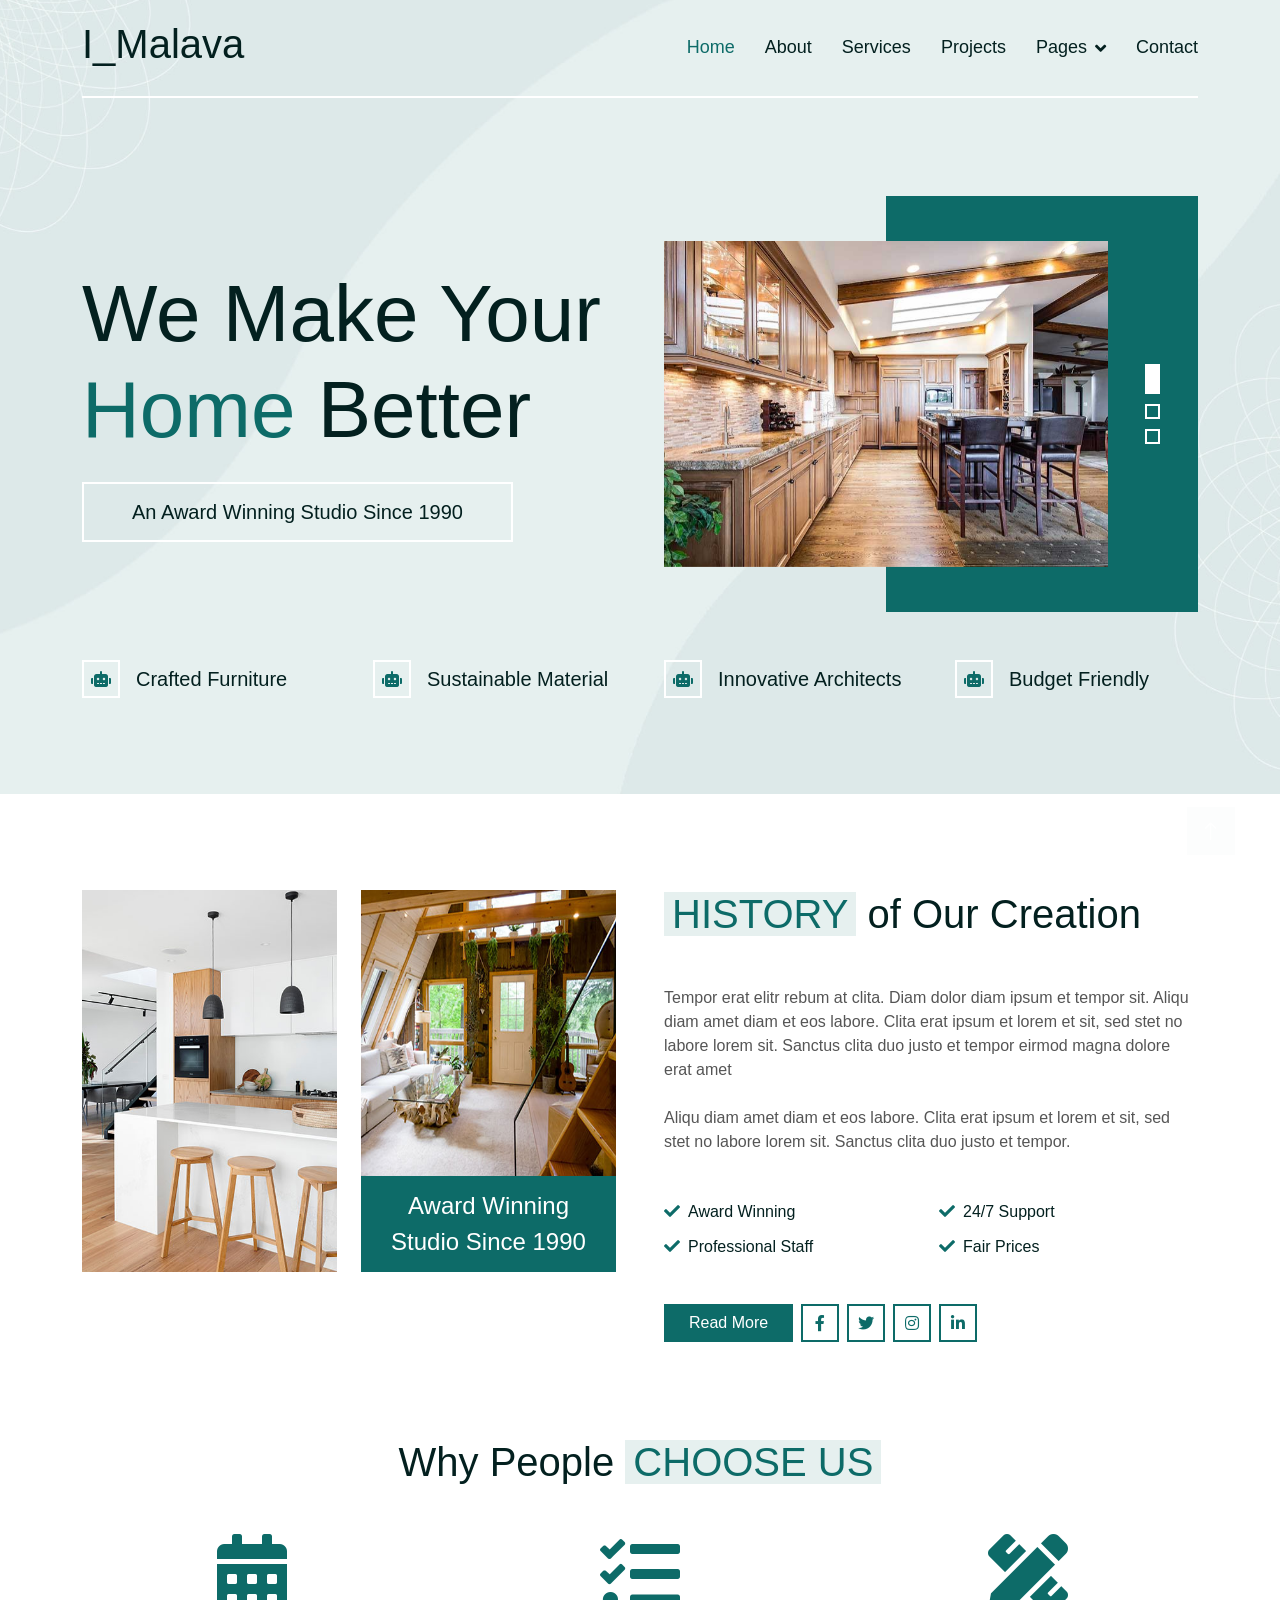
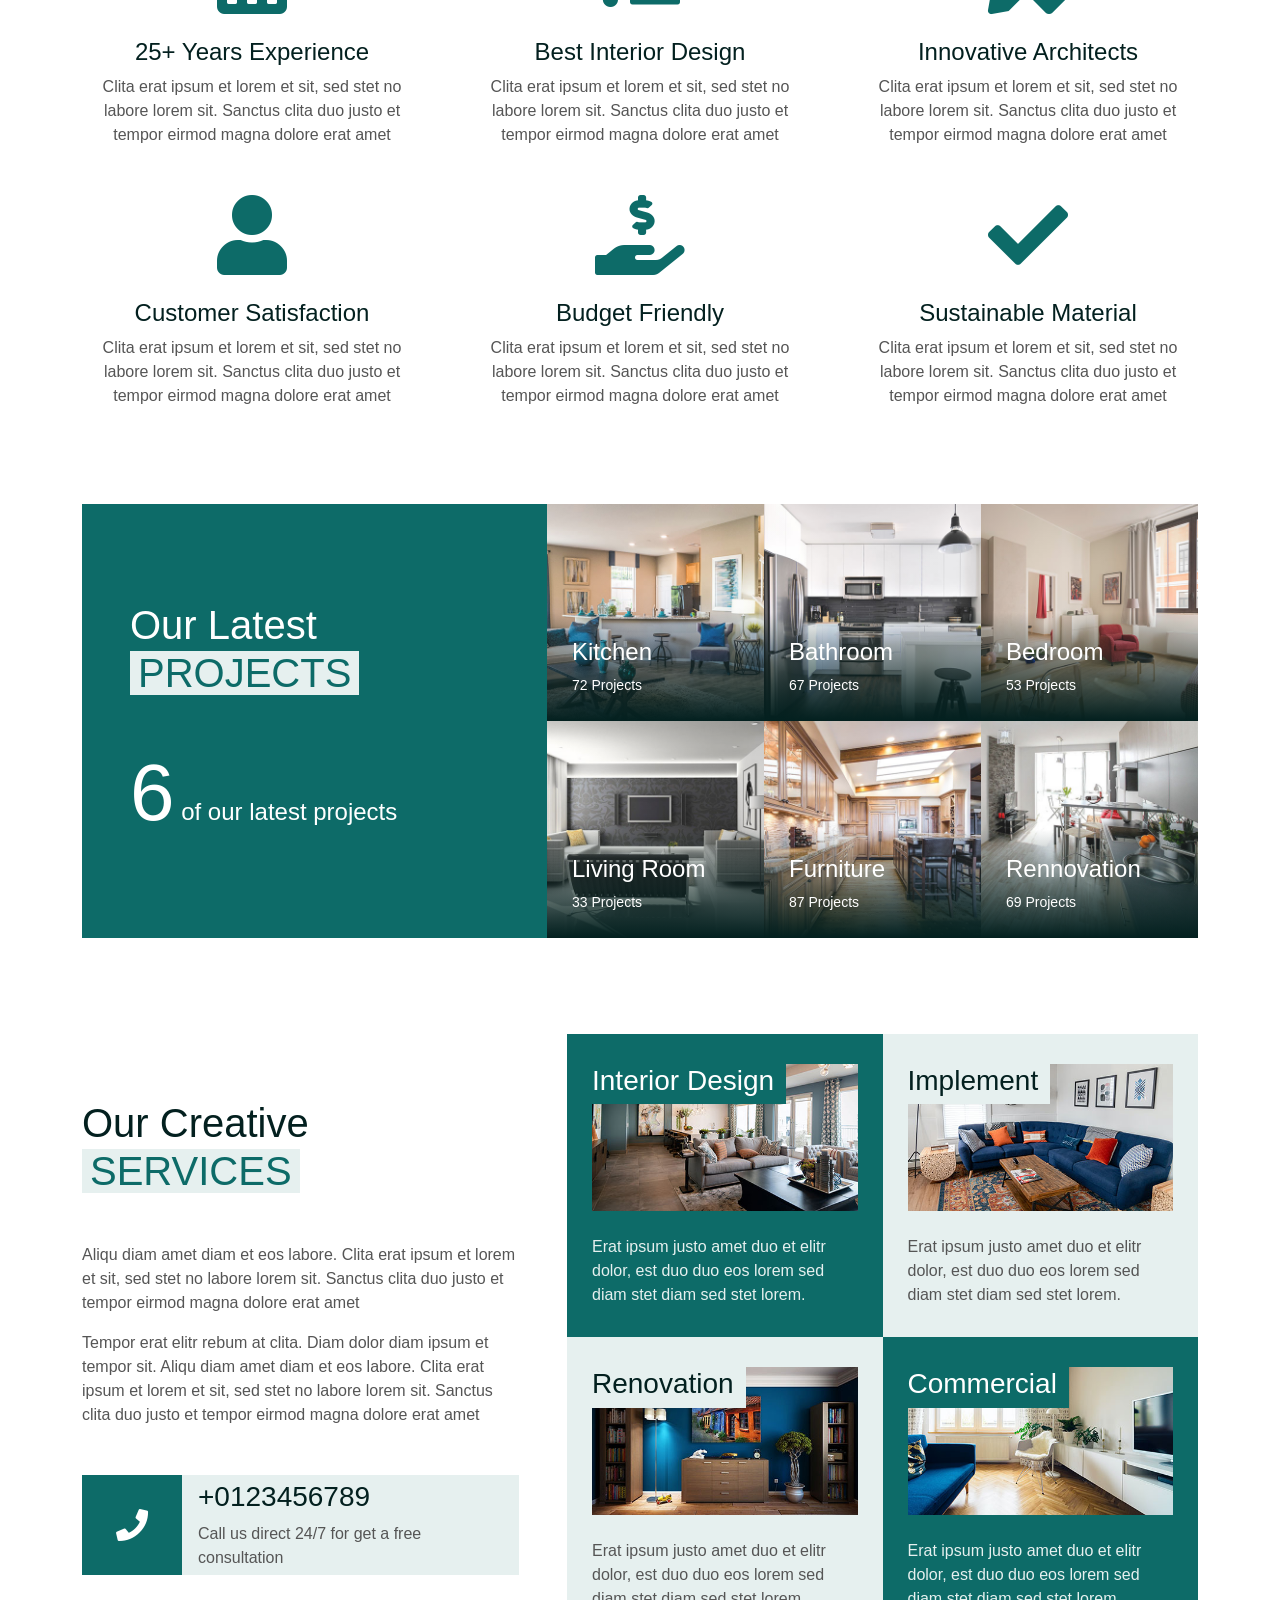
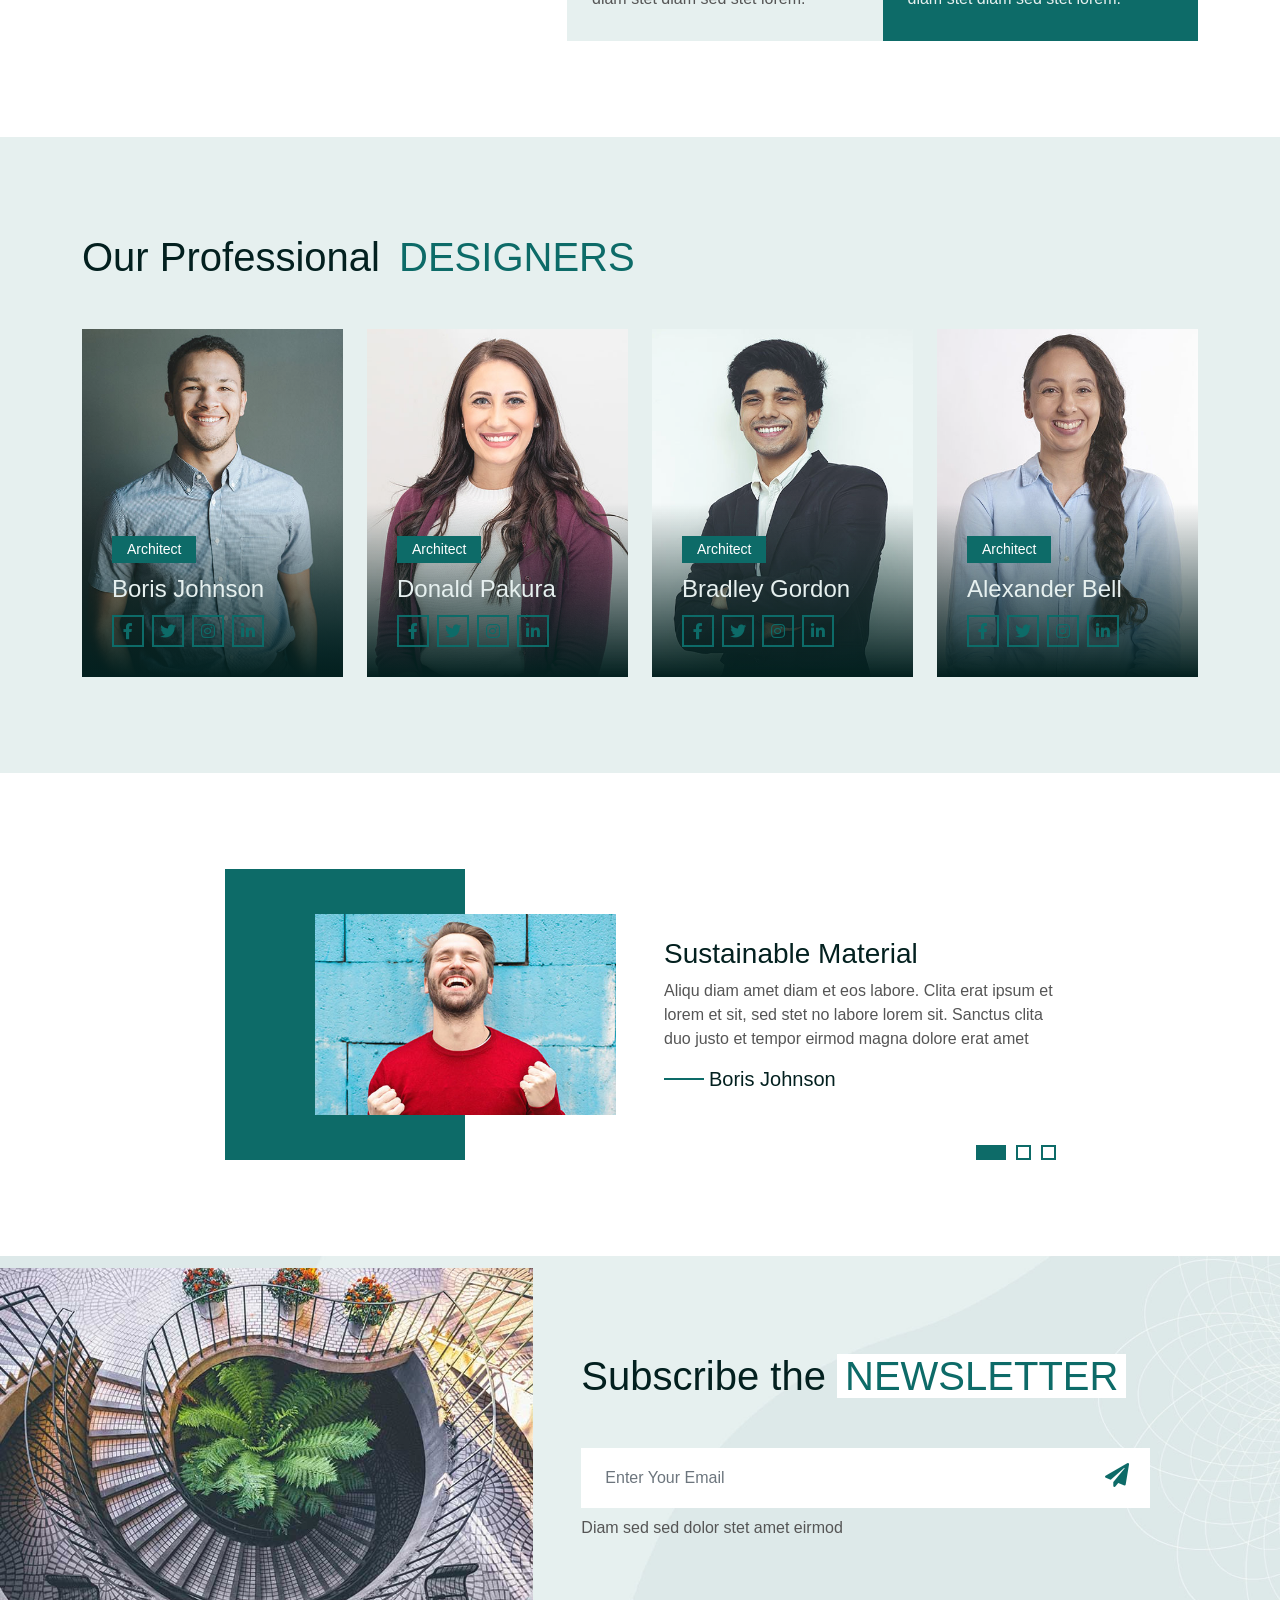
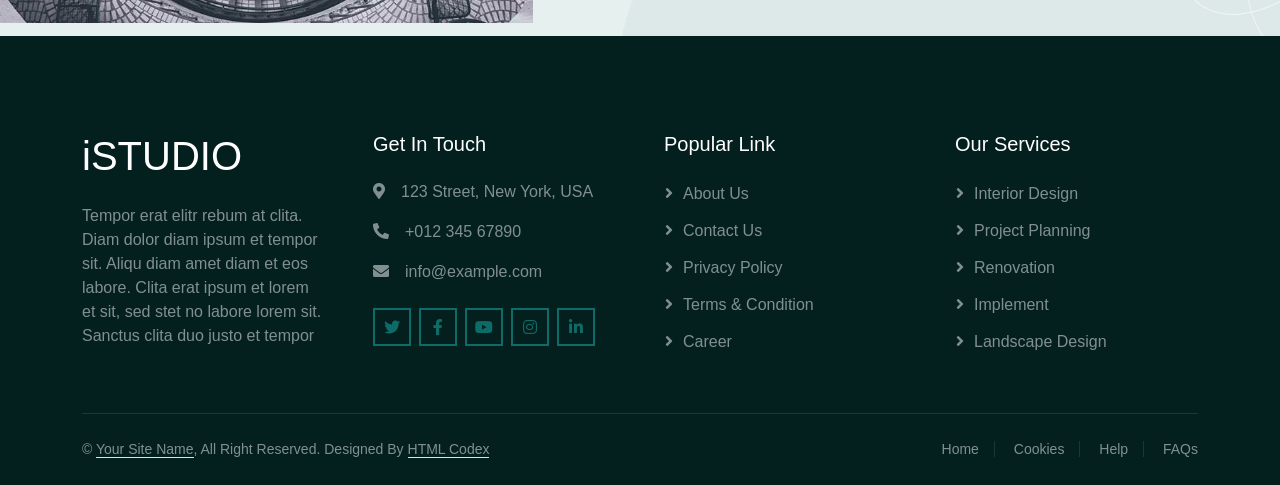
==== commit 16d48615: "." ====
--- a/index.html
+++ b/index.html
@@ -3,7 +3,7 @@
 
 <head>
     <meta charset="utf-8">
-    <title>iSTUDIO - Interior Design Website</title>
+    <title>MALAVA_INTERIOR-DESIGNER</title>
     <meta content="width=device-width, initial-scale=1.0" name="viewport">
     <meta content="" name="keywords">
     <meta content="" name="description">
@@ -47,7 +47,7 @@
         <div class="container">
             <nav class="navbar navbar-expand-lg navbar-light border-bottom border-2 border-white">
                 <a href="index.html" class="navbar-brand">
-                    <h1>iSTUDIO</h1>
+                    <h1>I_Malava</h1>
                 </a>
                 <button type="button" class="navbar-toggler ms-auto me-0" data-bs-toggle="collapse"
                     data-bs-target="#navbarCollapse">
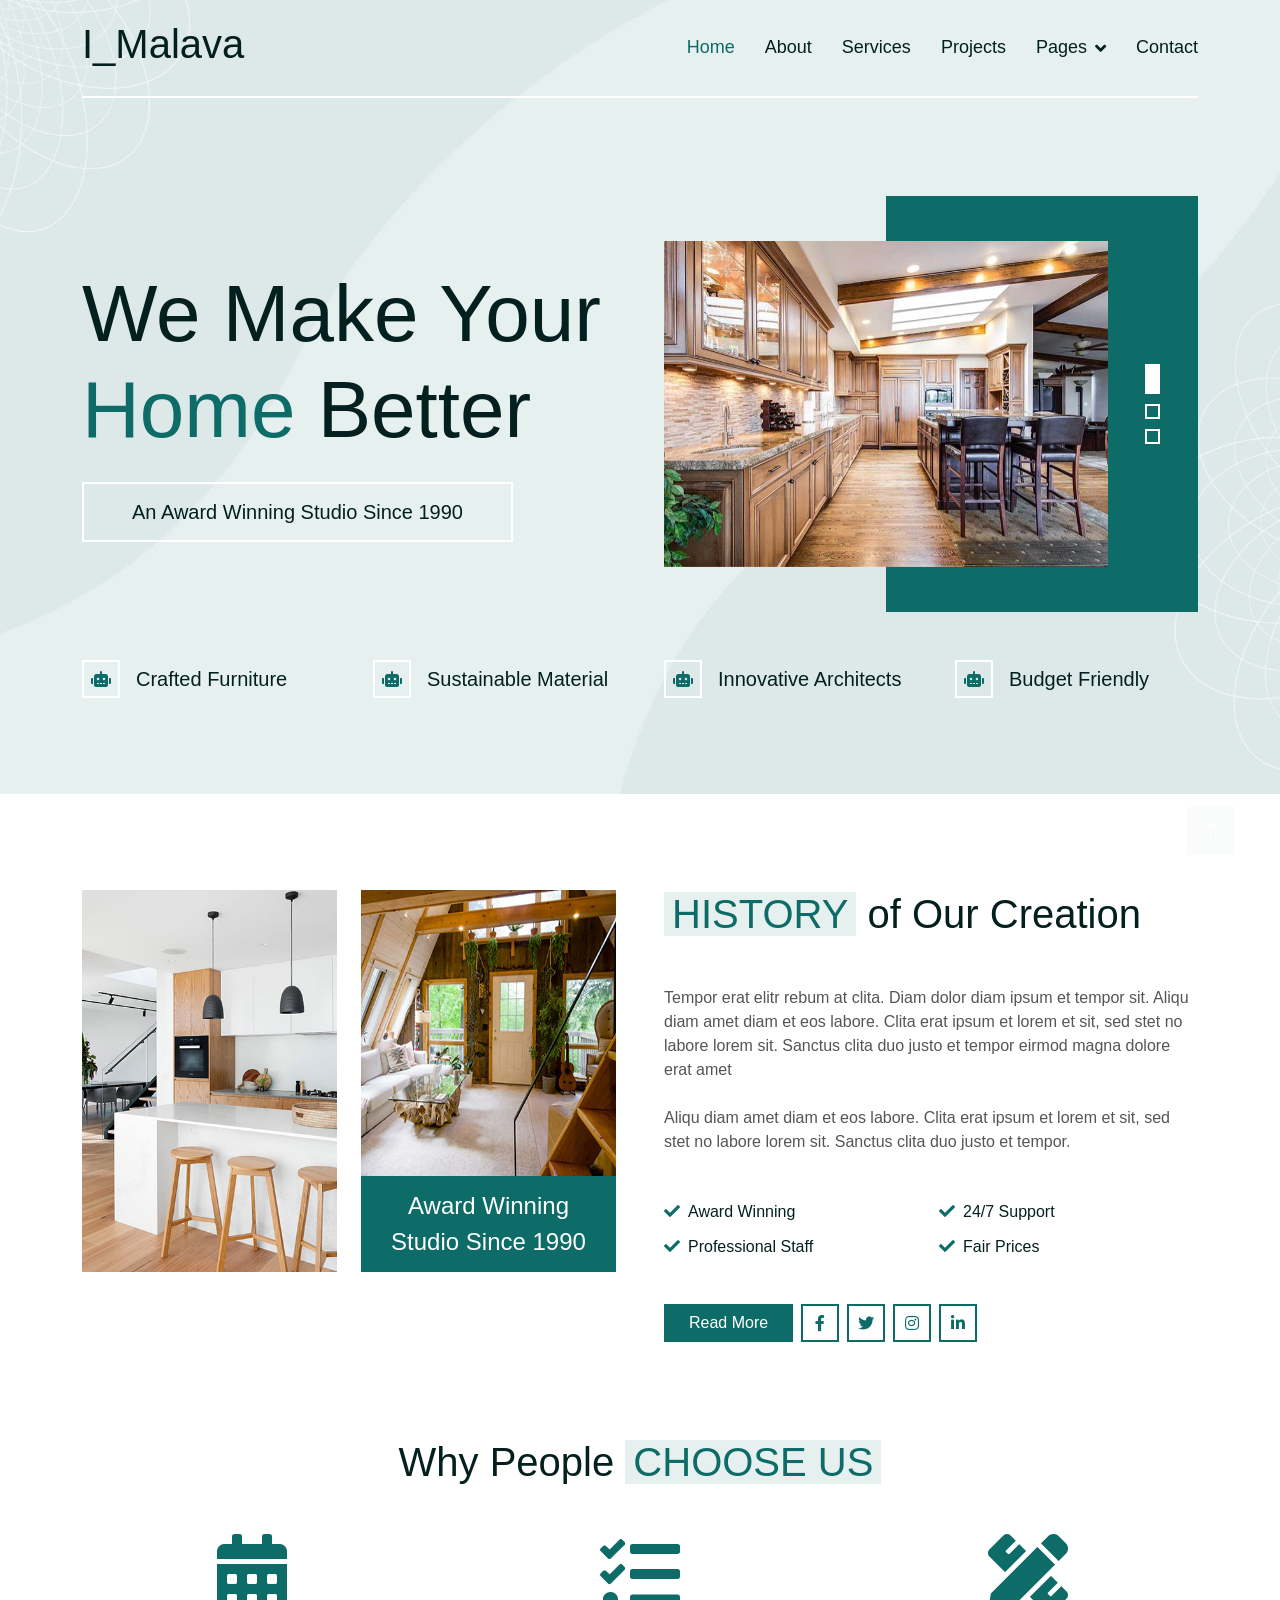
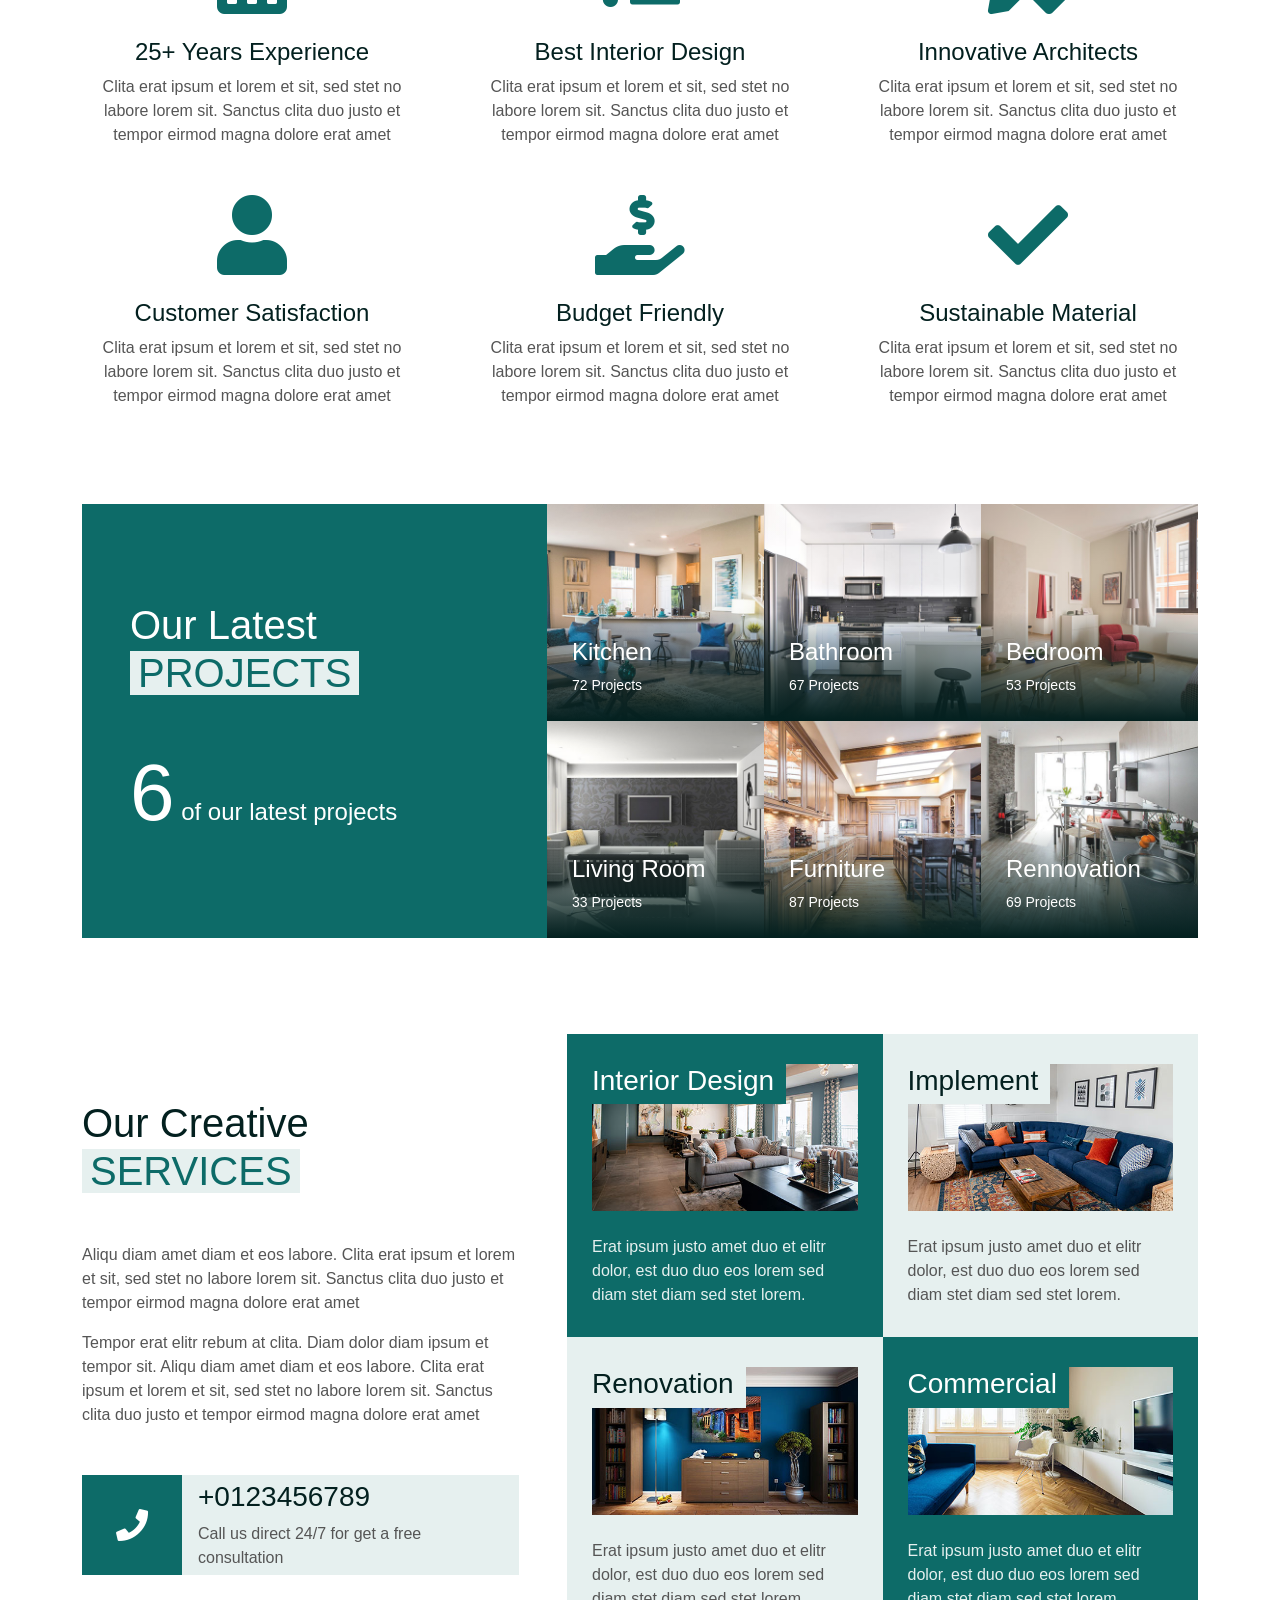
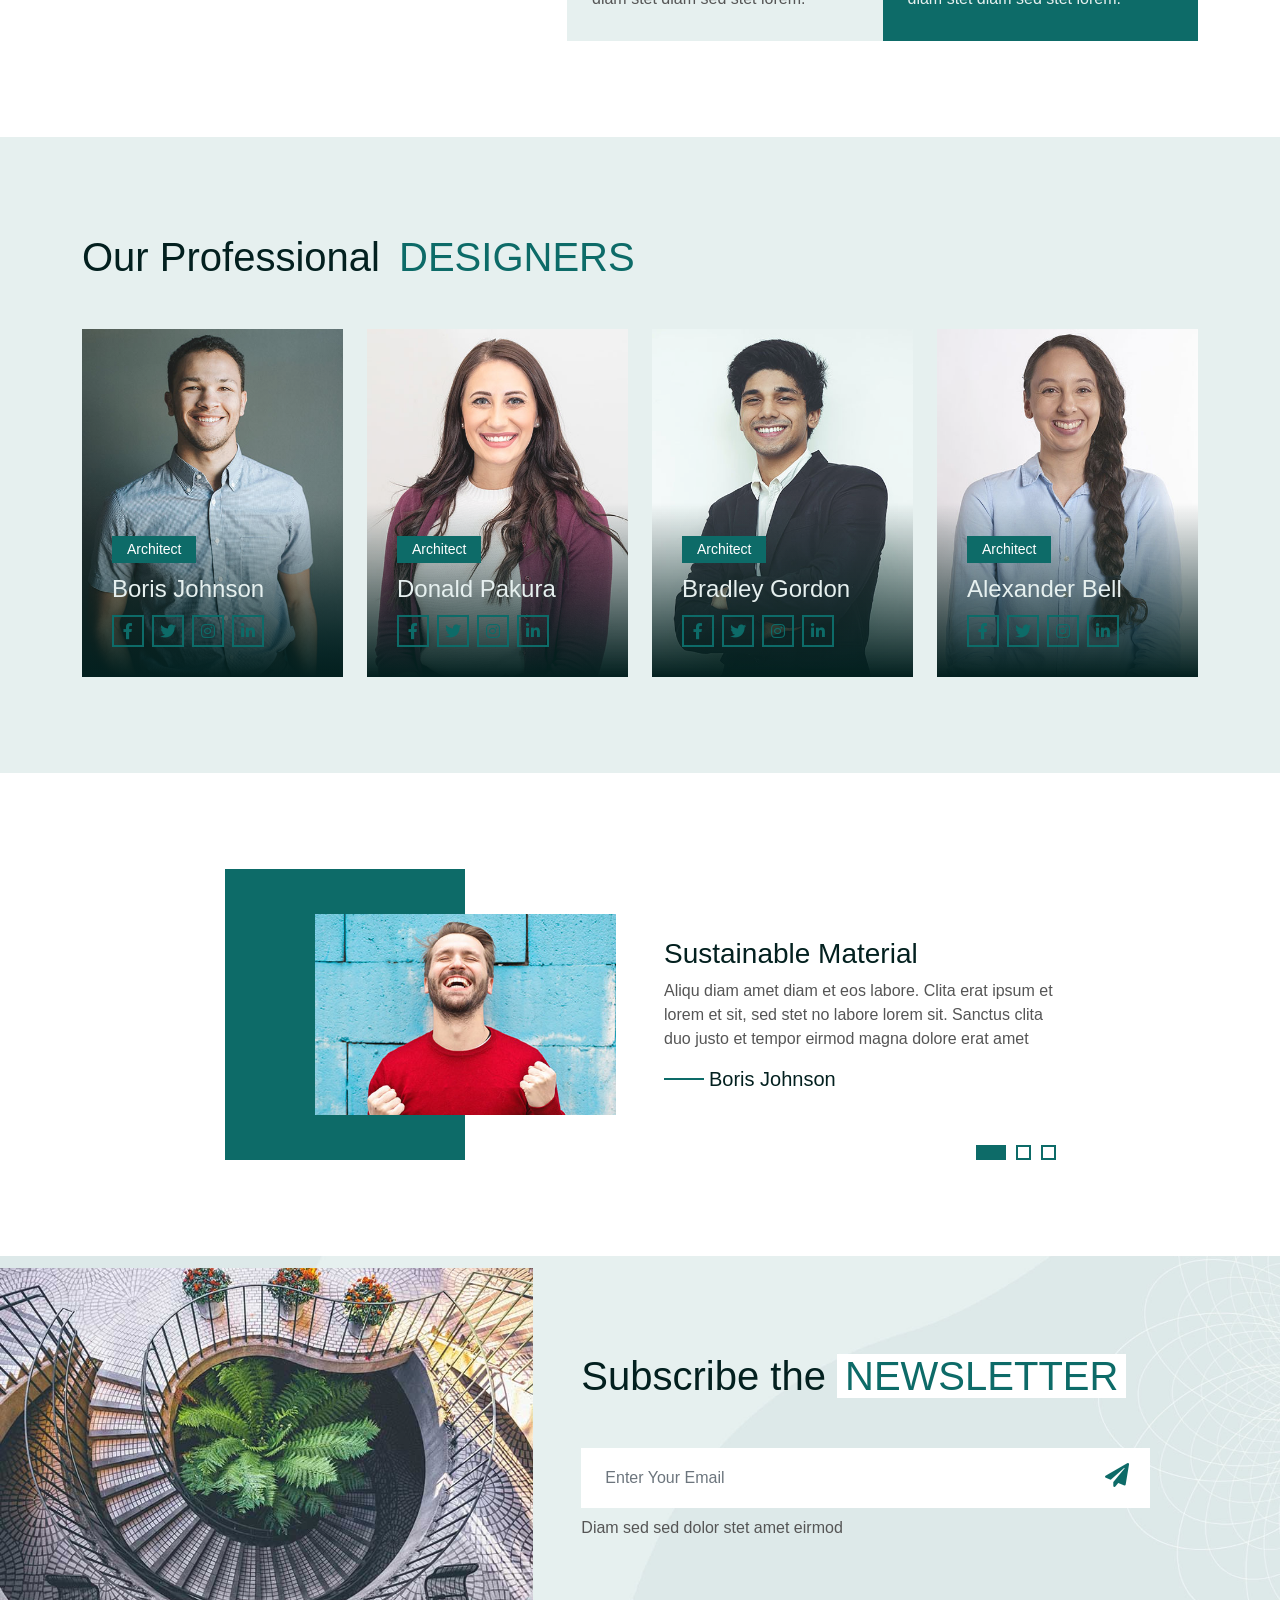
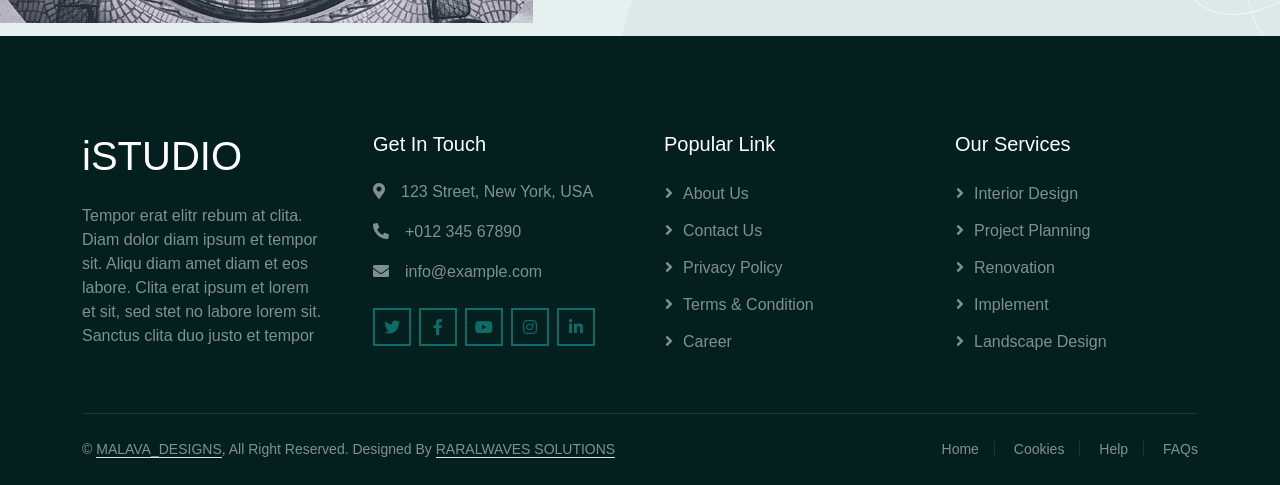
==== commit 0b87ea86: "Update index.html" ====
--- a/index.html
+++ b/index.html
@@ -621,12 +621,10 @@
             <div class="copyright">
                 <div class="row">
                     <div class="col-md-6 text-center text-md-start mb-3 mb-md-0">
-                        &copy; <a class="border-bottom" href="#">Your Site Name</a>, All Right Reserved.
-
-                        <!--/*** This template is free as long as you keep the below author’s credit link/attribution link/backlink. ***/-->
-                        <!--/*** If you'd like to use the template without the below author’s credit link/attribution link/backlink, ***/-->
-                        <!--/*** you can purchase the Credit Removal License from "https://htmlcodex.com/credit-removal". ***/-->
-                        Designed By <a class="border-bottom" href="https://htmlcodex.com">HTML Codex</a>
+                         &copy; <a class="border-bottom" href="#">MALAVA_DESIGNS</a>, All Right Reserved.
+
+                     
+                        Designed By <a class="border-bottom" href="https://raralwavessolutions.co.ke/">RARALWAVES SOLUTIONS</a>
                     </div>
                     <div class="col-md-6 text-center text-md-end">
                         <div class="footer-menu">
@@ -659,4 +657,5 @@
     <script src="js/main.js"></script>
 </body>
 
-</html>+
+</html>
